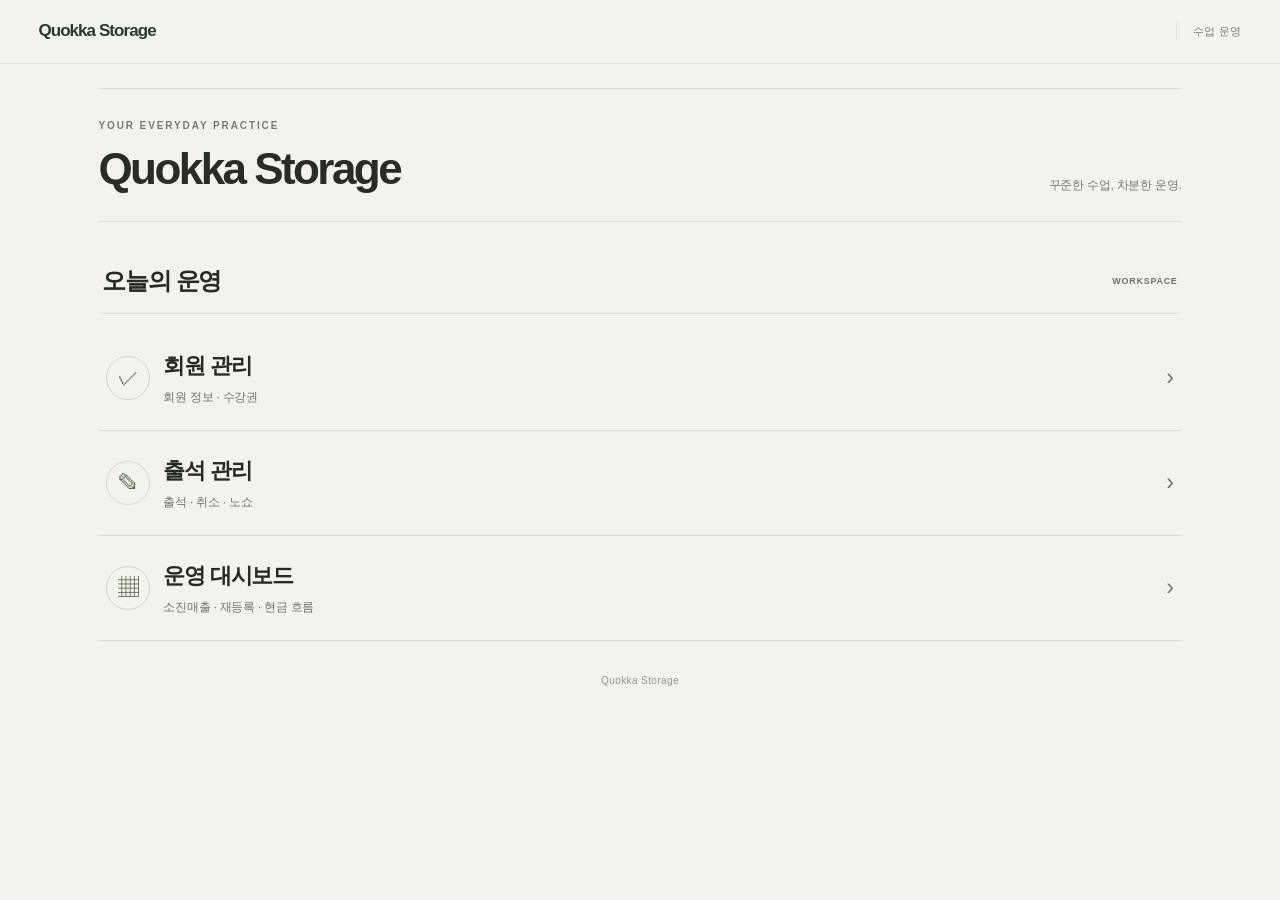
==== index.html @ eb817432 "Replace mismatched serif typography with refined Korean-first sans" ====
<!doctype html><html lang="ko"><head><meta charset="utf-8"><meta name="viewport" content="width=device-width,initial-scale=1,viewport-fit=cover"><meta name="theme-color" content="#667761"><meta name="mobile-web-app-capable" content="yes"><meta name="apple-mobile-web-app-capable" content="yes"><meta name="apple-mobile-web-app-status-bar-style" content="default"><meta name="apple-mobile-web-app-title" content="Quokka Storage"><link rel="manifest" href="./manifest.webmanifest?v=3"><link rel="apple-touch-icon" sizes="180x180" href="./icons/quokka-bear-v3-180.png?v=3"><link rel="icon" type="image/png" sizes="180x180" href="./icons/quokka-bear-v3-180.png?v=3"><title>Quokka Storage</title><style>:root{--bg:#F3F0E7;--paper:#FFFDF8;--brand:#667761;--brand2:#7D8C76;--brand3:#55654F;--ink:#233126;--muted:#6F776F;--line:#DCD6CC;--soft:#EDF2EA}*{box-sizing:border-box}body{margin:0;background:radial-gradient(circle at 50% 0,#EEF1E7 0,#F5F1E8 42%,#ECE8DE 100%);font-family:-apple-system,BlinkMacSystemFont,"Apple SD Gothic Neo","Noto Sans KR",sans-serif;color:var(--ink);min-height:100vh}a{text-decoration:none;color:inherit}.wrap{max-width:820px;margin:0 auto;padding:26px 18px 56px}.hero{background:linear-gradient(145deg,var(--brand),var(--brand2));border-radius:30px;padding:34px 22px;box-shadow:0 18px 40px rgba(59,74,56,.18);border:1px solid rgba(255,255,255,.22);text-align:center}.hero h1{margin:0;color:#FFFDF8;font-size:40px;line-height:1.05;letter-spacing:-.045em;font-weight:900}.category{margin-top:26px}.category-title{display:flex;align-items:center;justify-content:space-between;margin:0 4px 12px}.category-title h2{margin:0;font-size:22px;letter-spacing:-.03em}.category-title span{font-size:12px;color:var(--muted);font-weight:700;letter-spacing:.08em}.tabs{display:grid;gap:12px}.tab{display:flex;align-items:center;justify-content:space-between;gap:14px;background:var(--paper);border:1px solid var(--line);border-radius:22px;padding:18px;box-shadow:0 10px 26px rgba(68,79,64,.07);transition:.15s ease}.tab:hover{transform:translateY(-2px)}.tab:active{transform:scale(.99)}.tab-left{display:flex;align-items:center;gap:13px;min-width:0}.icon{width:46px;height:46px;flex:0 0 auto;border-radius:15px;background:linear-gradient(145deg,var(--brand),var(--brand3));display:grid;place-items:center;color:white;font-size:21px;font-weight:900}.tab-text b{display:block;font-size:18px;letter-spacing:-.02em}.tab-text small{display:block;margin-top:3px;color:var(--muted);font-size:12px}.arrow{font-size:25px;color:var(--brand);font-weight:800}footer{text-align:center;margin-top:24px;color:#92988F;font-size:11px}@media(max-width:560px){.wrap{padding-top:18px}.hero{padding:30px 16px;border-radius:26px}.hero h1{font-size:34px}.category-title h2{font-size:21px}.tab{padding:16px}}
/* Quokka interface · September 2026 */
:root{--bg:#f5f4ef;--paper:#fffefa;--p:#fffefa;--brand:#586b55;--b:#586b55;--brand2:#73806b;--b2:#73806b;--ink:#27332b;--i:#27332b;--muted:#6c746c;--m:#6c746c;--line:#e1e4da;--l:#e1e4da;--soft:#eff2ea;--s:#eff2ea}
body{background:#f5f4ef;color:#27332b;line-height:1.5;letter-spacing:-.015em;-webkit-font-smoothing:antialiased}
.wrap{max-width:1080px;padding:24px 24px 64px}
.home{background:transparent;border:0;padding:4px 0;margin-bottom:18px;font-size:12px;font-weight:600;color:#6c746c}
.hero{background:#e9eee2;color:#293b2e;border:1px solid #dce4d4;border-radius:22px;padding:28px 30px;box-shadow:none}
.hero small{color:#60715a;font-size:10px;letter-spacing:.16em;font-weight:700}
.hero h1{color:#293b2e;font-size:30px;letter-spacing:-.045em;line-height:1.25;font-weight:750;margin:7px 0 9px}
.hero p{color:#5e6c5c;font-size:13px;line-height:1.65;max-width:620px}
.section-nav{display:flex;gap:4px;padding:5px;margin:14px 0 20px;background:#eaece4;border-radius:13px;width:fit-content;max-width:100%}
.section-nav a{padding:9px 18px;text-decoration:none;color:#65715f;font-size:13px;font-weight:600;border-radius:9px;white-space:nowrap}
.section-nav a[aria-current="page"]{background:#fffefa;color:#344b36;box-shadow:0 1px 4px #27332b0a}
.panel{margin-top:16px;padding:22px;background:#fffefa;border:1px solid #e1e4da;border-radius:18px;box-shadow:0 2px 6px #27332b03}
h2,.titleRow h2{font-size:18px;font-weight:700;letter-spacing:-.025em}h3{font-size:15px}
.titleRow{align-items:center;flex-wrap:wrap;row-gap:6px}.titleRow small{font-size:11px}
.ownerbar,.row{font-size:13px}.ownerbar small,.row small{font-size:11px}
.summary{gap:10px;margin-top:16px}.sum,.card,.metric{border-color:#e1e4da;border-radius:14px;padding:16px;background:#fffefa;min-width:0}
.sum small,.card small,.metric small{font-size:11px;font-weight:500;color:#6c746c}
.sum b,.card b,.metric b{font-size:23px;font-weight:650;letter-spacing:-.035em;font-variant-numeric:tabular-nums;overflow-wrap:anywhere}
.forecast,.cash,.metrics{gap:10px}.forecast .heroCard{background:#eaf0e3;border-color:#dce5d4}
.hint{font-size:11px;line-height:1.6;color:#737b71}
.members{gap:12px}.member,.item,.chartBox{background:#fffefa;border:1px solid #e5e7df;border-radius:14px;box-shadow:none;padding:16px}
.memberTop,.itemTop{gap:12px}.name{font-size:16px;font-weight:700;letter-spacing:-.025em}.meta{font-size:12px;line-height:1.65}
.pass{background:#f5f6f0;border:0;border-radius:10px;padding:12px;margin-top:12px}.remain{color:#50674b;font-size:14px}
.badge{border-radius:7px;padding:4px 7px;font-size:10px;font-weight:600;align-self:flex-start;white-space:nowrap}
.stat{background:transparent;padding:2px 0;font-size:11px}.stats{gap:4px 12px;margin-top:12px}
.memberBtns{margin-top:14px;gap:8px}.list{gap:9px}
.btn{min-height:42px;border-radius:10px;padding:10px 14px;font-size:13px;font-weight:600;transition:background .15s,box-shadow .15s}
.primary,.pri{background:#586b55;color:#fffefa}.secondary,.sec{background:#f7f8f3;border:1px solid #e0e5d8;color:#52634d}
button:disabled{opacity:.55;cursor:wait}
input,select,textarea{accent-color:#586b55;color:#27332b}
.field input,.field select,.field textarea,.toolbar input,.toolbar select{border:1px solid #dde2d5;border-radius:10px;background:#fffefa;padding:11px 12px;min-height:44px}
input:focus,select:focus,textarea:focus{outline:2px solid #a7b89a;outline-offset:1px;border-color:#8c9f80}
button:focus-visible,a:focus-visible{outline:2px solid #718765;outline-offset:3px}
.toolbar{gap:8px}.toolbar select{min-width:120px}.field label{font-size:12px;font-weight:600}
.sheet{border-radius:22px 22px 16px 16px;padding:24px;background:#fffefa;box-shadow:0 18px 60px #1f302a24}
.modal{background:#1d2c245c;backdrop-filter:blur(4px)}
.paceCount{background:#f2f4ed;border-radius:10px}.paceCount b{font-weight:650}
.progress{height:5px;background:#e9ece2}.progress span{background:#7d906e}
.monthTitle{font-size:19px;font-weight:650}.monthbar{margin:20px 0 4px}.nav button{min-height:40px}
#auth,#authPanel,#claimPanel{max-width:480px;margin:24px auto}
@media(hover:hover){.btn:hover{filter:brightness(.97)}.section-nav a:hover{background:#f6f7f1}.member:hover{border-color:#c9d3c0}}
@media(max-width:720px){
.wrap{padding:16px 14px 40px}.hero{padding:23px 20px;border-radius:18px}.hero h1{font-size:26px}.hero p{font-size:12px}
.home{margin-bottom:14px}.panel{padding:16px;border-radius:16px;margin-top:12px}
.section-nav{display:flex;width:100%;margin:12px 0 16px}.section-nav a{flex:1;text-align:center;padding:9px 5px;font-size:12px}
.sum,.card,.metric{padding:13px}.sum b,.card b,.metric b{font-size:21px}.members{gap:10px}.member,.item{padding:14px}
.titleRow h2,h2{font-size:17px}.sheet{padding:20px 16px;max-height:92dvh}
.field input,.field select,.field textarea,.toolbar input,.toolbar select{font-size:16px}
.summary{gap:8px}.forecast,.cash,.metrics{gap:8px}.ownerbar,.row{gap:8px}
}
@media(prefers-reduced-motion:reduce){*{transition:none!important;scroll-behavior:auto!important}}
.wrap{max-width:760px;padding-top:48px}.hero{text-align:left;padding:38px 32px}.hero h1{font-size:38px;margin:12px 0}.hero p{margin:0}.tabs{gap:10px}.tab{border-radius:16px;padding:22px;background:#fffefa;box-shadow:none;border-color:#e1e4da}.tab-text b{font-size:17px;font-weight:650}.tab-text small{font-size:12px;margin-top:5px}.icon{background:#eef2e7;color:#586b55;border-radius:12px;width:44px;height:44px;font-weight:500}.arrow{font-size:22px;font-weight:400;color:#819077}.category-title h2{font-size:18px;font-weight:650}.category-title span{font-size:10px}footer{margin-top:32px;letter-spacing:.12em;font-size:10px}@media(max-width:560px){.wrap{padding-top:24px}.hero{padding:28px 23px}.hero h1{font-size:32px}.tab{padding:19px 17px}}
.ownerbar>.btn,.row>.btn{flex-shrink:0;white-space:nowrap}.memberTop>div,.itemTop>div{min-width:0}.monthbar .nav{flex-shrink:0}
/* Consistent application shell */
body{background:#f5f6f3}
.app-header{height:64px;display:flex;align-items:center;justify-content:space-between;gap:20px;padding:0 max(24px,calc((100vw - 1032px)/2));background:#fffefa;border-bottom:1px solid #e2e6dd}
.brand-lockup{display:inline-flex;align-items:center;gap:11px;text-decoration:none;color:#263c2c;white-space:nowrap}

.brand-name{font-size:14px;font-weight:700;letter-spacing:-.025em}.workspace-label{font-size:11px;color:#74806e;border-left:1px solid #dce2d5;padding-left:16px;letter-spacing:.03em}
.wrap{padding-top:28px}.home{display:none}
.hero{background:transparent;border:0;border-radius:0;padding:0 0 22px;box-shadow:none}
.hero small{font-size:9px;letter-spacing:.15em;color:#87917f}
.hero h1{font-size:28px;line-height:1.25;margin:8px 0;color:#25372a;font-weight:720}
.hero p{font-size:12px;color:#75806e}
.section-nav{background:transparent;border-radius:0;padding:0;margin:0 0 18px;width:100%;gap:24px;border-bottom:1px solid #dfe5d8}
.section-nav a{border-radius:0;padding:11px 0 12px;font-size:13px;color:#75806f;position:relative}
.section-nav a[aria-current="page"]{background:transparent;box-shadow:none;color:#354e36}
.section-nav a[aria-current="page"]:after{content:"";height:2px;position:absolute;bottom:-1px;left:0;right:0;background:#586b55;border-radius:2px}
.data-toolbar{display:flex;align-items:center;justify-content:space-between;gap:12px;min-height:38px;margin:0 0 12px}
.data-status{font-size:11px;color:#7a8475;line-height:1.5;display:flex;align-items:center;gap:6px}
.data-status:before{content:"";width:5px;height:5px;background:#a1b38e;border-radius:50%;flex-shrink:0}
.data-status[data-state="error"]{color:#9a4b45}.data-status[data-state="error"]:before{background:#ba6862}
.toolbar-actions{display:flex;gap:6px;flex-shrink:0}.toolbar-actions .btn{font-size:11px;min-height:32px;padding:6px 10px;border-radius:7px;white-space:nowrap}
.toolbar-actions .logout-action{background:transparent;border-color:transparent;color:#7c8576}
.panel{border-radius:12px;padding:20px;box-shadow:none;border-color:#e1e5da}
.summary{margin-top:10px}.sum,.card,.metric{border-radius:10px;padding:16px}
.sum b,.card b,.metric b{font-size:25px;line-height:1.25;font-weight:620;letter-spacing:-.04em;margin-top:8px}
.sum small,.card small,.metric small{font-size:11px;letter-spacing:0;color:#707b68}
.titleRow h2,h2{font-size:16px;font-weight:680}.titleRow small{font-size:10px}
.member,.item{border-radius:10px}.memberBtns .passBtn{background:#eff3e9;border:1px solid #dce5d1;color:#516546}
.badge{border:1px solid #e0e7d7;padding:3px 7px;border-radius:5px}
.primary,.pri{box-shadow:0 1px 2px #253c2510}.btn{border-radius:8px}
.forecast{grid-template-columns:repeat(3,minmax(0,1fr))}.forecast .heroCard{background:#edf3e6;border-color:#d5dfc9}
.forecast .heroCard b{color:#3d5837}.monthbar{margin:10px 0 14px}.monthTitle{font-size:16px}
.monthbar .nav{background:#fffefa;border:1px solid #e0e5d8;border-radius:8px;gap:0;padding:2px}.monthbar .nav .btn{background:transparent;border:0;min-height:30px;height:30px;padding:4px 12px;font-size:12px}
.name{font-size:15px}.memberTop,.itemTop{align-items:flex-start}.memberBtns .btn{font-size:12px}
.list .item{border:0;border-bottom:1px solid #e9ece4;border-radius:0;padding:14px 0}.list .item:last-child{border-bottom:0}
.rank{background:#f2f5ed;border:1px solid #e4e9dc;border-radius:7px}
.field input,.field select,.field textarea,.toolbar input,.toolbar select{border-radius:8px}
@media(hover:hover){.section-nav a:hover{background:transparent;color:#354e36}.toolbar-actions .btn:hover{background:#edf2e6}}
@media(max-width:720px){
.app-header{height:56px;padding:0 16px}.brand-name{font-size:13px}.workspace-label{font-size:10px;padding-left:10px}
.wrap{padding-top:22px}.hero{padding:0 2px 18px}.hero h1{font-size:25px}.hero p{font-size:12px}
.section-nav{gap:20px;margin:0 0 12px}.section-nav a{flex:0 1 auto;font-size:12px;padding:10px 0}
.data-toolbar{gap:8px}.data-status{font-size:10px}.toolbar-actions{gap:2px}
.panel{padding:16px;border-radius:11px}.sum,.card,.metric{padding:13px}.sum b,.card b,.metric b{font-size:22px}
.forecast{grid-template-columns:repeat(2,minmax(0,1fr))}.forecast>.card:last-child{grid-column:1/-1;display:grid;grid-template-columns:1fr auto;align-items:center;gap:0 10px}.forecast>.card:last-child b{margin:0}.forecast>.card:last-child .hint{grid-column:1/-1}
.monthbar{align-items:center;gap:8px}.monthTitle{font-size:15px}.monthbar .nav .btn{padding:4px 9px}
}
.hero{padding:16px 0 26px}.hero h1{font-size:32px}.wrap{max-width:760px}.category{margin-top:16px}.tab{border-radius:12px}.tab:hover{transform:none;border-color:#bdcbb1}.category-title h2{font-size:15px}.category-title span{font-size:9px}.hero h1{letter-spacing:-.045em}/* Quokka Design System 2026.10 · visual only */
:root{--q-ink:#25362d;--q-brand:#607660;--q-soft:#e9ede5;--q-bg:#f7f8f5;--q-border:#e1e6dd;--q-muted:#69766b}
body{background:var(--q-bg)!important;color:var(--q-ink);letter-spacing:-.018em;-webkit-font-smoothing:antialiased}
.wrap{max-width:1140px;margin:auto}
.app-header{background:rgba(250,251,248,.96);backdrop-filter:blur(14px);-webkit-backdrop-filter:blur(14px)}
.hero{background:linear-gradient(120deg,#e9efe7,#f3f5ef)!important;color:var(--q-ink)!important;border:1px solid var(--q-border)!important;box-shadow:none!important;padding:22px 26px!important;border-radius:19px!important}
.hero h1{color:var(--q-ink)!important;font-size:clamp(24px,3vw,31px)!important;letter-spacing:-.045em}
.hero p,.hero small{color:#637361!important}
.panel{border:1px solid var(--q-border)!important;border-radius:17px!important;box-shadow:0 2px 14px rgba(38,54,42,.025)!important;background:#fffefa!important}
.panel h2,.titleRow h2{font-size:clamp(16px,2vw,20px)!important;letter-spacing:-.035em}
.card,.metric,.sum,.paceCount,.extraTile{border-radius:13px!important;box-shadow:none!important}
.card b,.metric b,.sum b,.extraTile b{font-variant-numeric:tabular-nums;letter-spacing:-.035em;overflow-wrap:anywhere}
.btn,button{transition:background .16s ease,border-color .16s ease,transform .16s ease}
button:focus-visible,a:focus-visible,input:focus-visible,select:focus-visible{outline:3px solid #a4bba4!important;outline-offset:2px}
input,select,textarea{max-width:100%;min-width:0}
.item,.member,.hist{box-shadow:none!important}
.section-nav{max-width:100%;overflow-x:auto;scrollbar-width:none}
.section-nav::-webkit-scrollbar{display:none}
@media(max-width:640px){.wrap{padding:12px 12px 88px!important}.hero{padding:18px 19px!important;border-radius:16px!important}.panel{padding:15px!important;margin-top:11px!important}.section-nav{margin:11px 0 14px!important;width:100%;justify-content:space-between}.section-nav a{flex:1;text-align:center;padding:10px 5px!important;font-size:12px!important}.card,.metric,.sum{padding:12px!important}.card b,.metric b,.sum b{font-size:clamp(17px,4.8vw,23px)!important}.titleRow{gap:8px}.titleRow small{font-size:10px!important}.hero p{font-size:12px!important}}
@media(prefers-reduced-motion:reduce){*,*::before,*::after{scroll-behavior:auto!important;transition:none!important;animation:none!important}}
/* Editorial minimal refinement · Quokka October 2026 */
:root{--q-ink:#292c26;--q-brand:#454f3d;--q-soft:#efeee8;--q-bg:#f5f3ed;--q-border:#dddcd3;--q-muted:#77776e;--p:#fbfaf6;--b:#535f4d;--b2:#6c7664;--i:#292c26;--m:#77776e;--l:#deddd4;--s:#efeee8}
body{background:#f5f3ed!important;color:#292c26!important;font-family:-apple-system,BlinkMacSystemFont,"Apple SD Gothic Neo","Noto Sans KR",sans-serif!important;letter-spacing:-.022em}
.wrap{max-width:1100px!important}
.app-header{background:#f5f3ed!important;border-bottom:1px solid #e2e0d7!important;box-shadow:none!important}
.brand-name{letter-spacing:-.035em!important}
.hero{background:#eeede6!important;border:0!important;border-bottom:1px solid #d9d8ce!important;border-radius:2px!important;padding:24px 25px!important}
.hero small{letter-spacing:.18em!important;color:#777b6e!important}
.hero h1{font-size:clamp(24px,2.8vw,31px)!important;font-weight:680!important;letter-spacing:-.05em!important}
.hero p{color:#75766b!important}
.panel{background:#fbfaf6!important;border:1px solid #e3e1d9!important;border-radius:5px!important;padding:21px 23px!important;box-shadow:none!important}
.card,.metric,.sum,.paceCount,.extraTile{background:#f3f2ec!important;border:1px solid #e6e4db!important;border-radius:4px!important;box-shadow:none!important}
.card.warn,.card.danger{background:#f1eee6!important}
.item,.member,.hist,.pass{border-radius:3px!important}
.titleRow h2,.panel h2{font-weight:680!important;letter-spacing:-.042em!important}
.section-nav{background:transparent!important;border-bottom:1px solid #dcdad1!important;border-radius:0!important;padding:0!important;gap:20px!important}
.section-nav a{background:transparent!important;border-radius:0!important;padding:11px 1px!important;color:#77796f!important}
.section-nav a[aria-current="page"]{color:#313b30!important;border-bottom:2px solid #4c5948!important}
.q-ops-tabs{position:sticky!important;background:rgba(245,243,237,.97)!important;border:0!important;border-bottom:1px solid #d7d7cc!important;border-radius:0!important;box-shadow:none!important;gap:16px!important;padding:4px 0!important}
.q-ops-tabs button{border-radius:0!important;font-weight:600!important;padding:10px 5px!important;color:#74766b!important}
.q-ops-tabs button[aria-selected="true"]{background:transparent!important;color:#303a2e!important;box-shadow:inset 0 -2px 0 #3d4c3b!important}
.btn,.primary,.pri{border-radius:4px!important}
input,select,textarea{border-radius:4px!important;background:#fcfbf8!important;border-color:#d9d8cf!important}
.badge{border-radius:3px!important;font-weight:650!important}
.summary,.forecast,.cash,.metrics,.extraGrid{gap:8px!important}
.itemTop{gap:8px}
.name{font-weight:700!important}
#app>.panel .item{padding:11px 2px!important}
.q-dashboard-lead{margin:13px 0 0!important}
.q-dashboard-lead strong{font-weight:680!important}
@media(max-width:640px){.wrap{padding:10px 12px 80px!important}.hero{padding:17px 16px!important}.panel{padding:15px!important;margin-top:9px!important}.section-nav{gap:7px!important}.section-nav a{font-size:11px!important;padding:10px 1px!important}.q-ops-tabs{gap:8px!important}.q-ops-tabs button{padding:10px 5px!important}.card,.metric,.sum,.extraTile{padding:11px!important}.panel h2{font-size:17px!important}.hero h1{font-size:25px!important}}
/* Editorial Layout v3 */
:root{--ed-rule:#dadbd1;--ed-ink:#252a23}
body{background:#f3f2ed!important;color:var(--ed-ink)!important;font-size:14px!important;line-height:1.56!important;letter-spacing:-.018em!important}
.wrap{max-width:1160px!important;padding:24px clamp(15px,3vw,42px) 84px!important}
.app-header{min-height:60px!important;padding-inline:clamp(16px,3vw,42px)!important}
.brand-name{font-family:Georgia,"Times New Roman",serif!important;font-size:20px!important;font-weight:500!important}
.hero{display:grid!important;grid-template-columns:minmax(0,1fr) minmax(160px,34%)!important;grid-template-areas:"eyebrow eyebrow" "title subtitle"!important;align-items:end!important;gap:8px 22px!important;background:transparent!important;border:0!important;border-top:1px solid var(--ed-rule)!important;border-bottom:1px solid var(--ed-rule)!important;padding:29px 0 26px!important;border-radius:0!important}
.hero small{grid-area:eyebrow!important;font-size:10px!important;letter-spacing:.19em!important}
.hero h1{grid-area:title!important;font-family:Georgia,"Noto Serif KR",serif!important;font-size:clamp(31px,4.4vw,52px)!important;font-weight:500!important;line-height:1.13!important;margin:0!important}
.hero p{grid-area:subtitle!important;font-size:12px!important;line-height:1.7!important;text-align:right!important;margin:0!important}
.panel{background:#faf9f5!important;padding:clamp(18px,2.5vw,30px)!important;border:1px solid var(--ed-rule)!important;border-radius:0!important;margin-top:14px!important}
.panel h2,.titleRow h2{font-family:Georgia,"Noto Serif KR","Apple SD Gothic Neo",serif!important;font-size:clamp(19px,2.25vw,26px)!important;font-weight:500!important;line-height:1.32!important}
.card,.metric,.sum,.paceCount,.extraTile{padding:17px!important;background:transparent!important;border:0!important;border-top:1px solid var(--ed-rule)!important;border-radius:0!important}
.card b,.metric b,.sum b,.extraTile b{font-size:clamp(21px,2.65vw,31px)!important;font-weight:600!important;letter-spacing:-.055em!important;font-variant-numeric:tabular-nums!important}
.summary,.forecast,.cash,.metrics,.extraGrid{gap:8px 16px!important}
#app>.summary .card:first-child,#app>.summary .card:nth-child(3){background:transparent!important;border-color:var(--ed-rule)!important}
.item,.member,.hist{background:transparent!important;border:0!important;border-bottom:1px solid var(--ed-rule)!important;border-radius:0!important;padding:15px 2px!important}
.name{font-size:15px!important;font-weight:650!important}
.badge{border-radius:2px!important;font-size:10px!important}
.q-ops-tabs{margin:6px 0 17px!important}
.q-dashboard-lead strong{font-family:Georgia,"Noto Serif KR",serif!important;font-size:18px!important;font-weight:500!important}
.chartBox{border:0!important;border-top:1px solid var(--ed-rule)!important;border-radius:0!important;background:transparent!important}
@media(max-width:700px){.wrap{padding:10px 15px 85px!important}.hero{grid-template-columns:1fr!important;grid-template-areas:"eyebrow" "title" "subtitle"!important;padding:20px 0 19px!important}.hero h1{font-size:34px!important}.hero p{text-align:left!important}.panel{padding:17px 16px!important;margin-top:10px!important}.panel h2{font-size:20px!important}.card,.metric,.sum,.paceCount,.extraTile{padding:13px 8px!important}.card b,.metric b,.sum b,.extraTile b{font-size:clamp(18px,5.2vw,25px)!important}.item,.member,.hist{padding:12px 1px!important}.summary,.forecast,.cash,.metrics,.extraGrid{gap:7px 11px!important}}
.category{margin-top:40px!important}.category-title{border-bottom:1px solid #d6d8cf!important;padding-bottom:13px!important}.category-title h2{font-family:Georgia,"Noto Serif KR",serif!important;font-size:24px!important;font-weight:500!important}.tabs{display:block!important;margin-top:0!important}.tab{display:flex!important;align-items:center!important;justify-content:space-between!important;background:transparent!important;border:0!important;border-bottom:1px solid #d9dad2!important;border-radius:0!important;box-shadow:none!important;padding:23px 8px!important;min-height:85px!important}.tab:hover{background:#ecece5!important}.tab .icon{background:transparent!important;border:1px solid #d2d6cc!important;border-radius:50%!important}.tab-text b{font-family:Georgia,"Noto Serif KR",serif!important;font-size:22px!important;font-weight:500!important}.tab-text small{font-size:12px!important}.tab .arrow{font-size:23px!important;color:#6c776c!important}@media(max-width:700px){.category{margin-top:28px!important}.tab{padding:18px 3px!important;min-height:76px!important}.tab-text b{font-size:19px!important}}/* Typography correction v4: consistent Korean-first modern sans */
:root{--quokka-font:-apple-system,BlinkMacSystemFont,"Apple SD Gothic Neo","Pretendard","Noto Sans KR","Malgun Gothic",sans-serif}
html,body,button,input,select,textarea{font-family:var(--quokka-font)!important}
.brand-name,.hero h1,.panel h2,.titleRow h2,.category-title h2,.tab-text b,.q-dashboard-lead strong,footer{font-family:var(--quokka-font)!important}
.brand-name{font-size:17px!important;font-weight:750!important;letter-spacing:-.055em!important}
.hero h1{font-size:clamp(29px,4.1vw,44px)!important;font-weight:750!important;letter-spacing:-.058em!important;line-height:1.22!important}
.panel h2,.titleRow h2{font-weight:700!important;letter-spacing:-.05em!important}
.category-title h2{font-weight:720!important;letter-spacing:-.055em!important}
.tab-text b{font-weight:700!important;letter-spacing:-.055em!important}
.q-dashboard-lead strong{font-weight:700!important}
footer{font-weight:450!important;letter-spacing:.04em!important}
@media(max-width:700px){.hero h1{font-size:32px!important}.brand-name{font-size:17px!important}.tab-text b{font-size:19px!important}}
</style></head><body><header class="app-header"><a class="brand-lockup" href="./" aria-label="Quokka Storage 홈"><span class="brand-name">Quokka Storage</span></a><span class="workspace-label">수업 운영</span></header><main class="wrap"><section class="hero"><small>YOUR EVERYDAY PRACTICE</small><h1>Quokka Storage</h1><p>꾸준한 수업, 차분한 운영.</p></section><section class="category"><div class="category-title"><h2>오늘의 운영</h2><span>WORKSPACE</span></div><div class="tabs"><a class="tab" href="./member-session-manager/"><div class="tab-left"><div class="icon">✓</div><div class="tab-text"><b>회원 관리</b><small>회원 정보 · 수강권</small></div></div><div class="arrow">›</div></a><a class="tab" href="./attendance-manager/"><div class="tab-left"><div class="icon">✎</div><div class="tab-text"><b>출석 관리</b><small>출석 · 취소 · 노쇼</small></div></div><div class="arrow">›</div></a><a class="tab" href="./operations-dashboard/"><div class="tab-left"><div class="icon">▦</div><div class="tab-text"><b>운영 대시보드</b><small>소진매출 · 재등록 · 현금 흐름</small></div></div><div class="arrow">›</div></a></div></section><footer>Quokka Storage</footer></main><script>if('serviceWorker'in navigator){window.addEventListener('load',()=>navigator.serviceWorker.register('./sw.js',{scope:'./'}).catch(()=>{}));}</script></body></html>
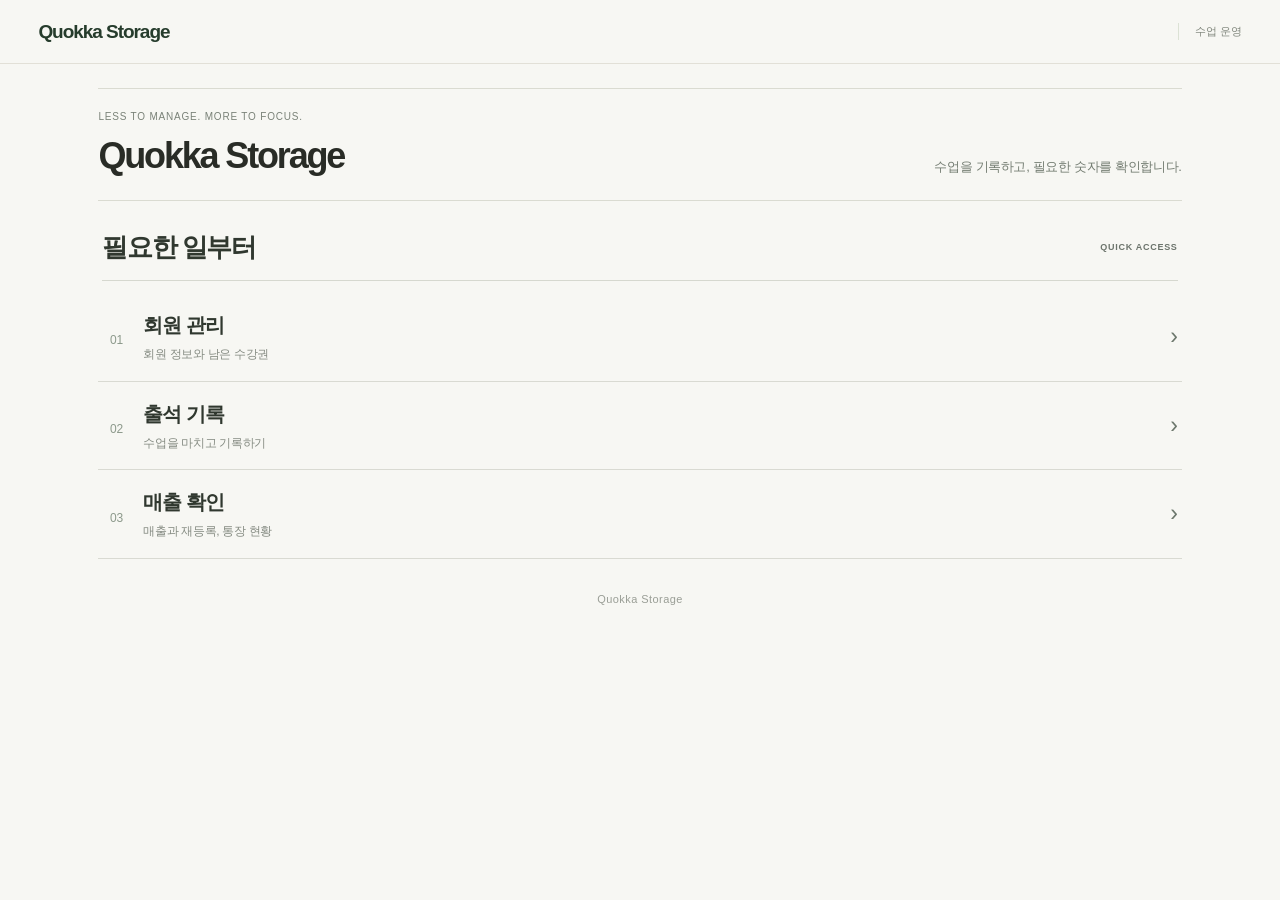
==== commit e6def7ea: "Clarify Korean UX copy and refine understated typography" ====
--- a/index.html
+++ b/index.html
@@ -185,4 +185,31 @@
 .q-dashboard-lead strong{font-weight:700!important}
 footer{font-weight:450!important;letter-spacing:.04em!important}
 @media(max-width:700px){.hero h1{font-size:32px!important}.brand-name{font-size:17px!important}.tab-text b{font-size:19px!important}}
-</style></head><body><header class="app-header"><a class="brand-lockup" href="./" aria-label="Quokka Storage 홈"><span class="brand-name">Quokka Storage</span></a><span class="workspace-label">수업 운영</span></header><main class="wrap"><section class="hero"><small>YOUR EVERYDAY PRACTICE</small><h1>Quokka Storage</h1><p>꾸준한 수업, 차분한 운영.</p></section><section class="category"><div class="category-title"><h2>오늘의 운영</h2><span>WORKSPACE</span></div><div class="tabs"><a class="tab" href="./member-session-manager/"><div class="tab-left"><div class="icon">✓</div><div class="tab-text"><b>회원 관리</b><small>회원 정보 · 수강권</small></div></div><div class="arrow">›</div></a><a class="tab" href="./attendance-manager/"><div class="tab-left"><div class="icon">✎</div><div class="tab-text"><b>출석 관리</b><small>출석 · 취소 · 노쇼</small></div></div><div class="arrow">›</div></a><a class="tab" href="./operations-dashboard/"><div class="tab-left"><div class="icon">▦</div><div class="tab-text"><b>운영 대시보드</b><small>소진매출 · 재등록 · 현금 흐름</small></div></div><div class="arrow">›</div></a></div></section><footer>Quokka Storage</footer></main><script>if('serviceWorker'in navigator){window.addEventListener('load',()=>navigator.serviceWorker.register('./sw.js',{scope:'./'}).catch(()=>{}));}</script></body></html>+/* Quokka Quiet Clarity · final typography and hierarchy */
+:root{--qfont:-apple-system,BlinkMacSystemFont,"Apple SD Gothic Neo","Noto Sans KR","Malgun Gothic",sans-serif}
+html,body,button,input,select,textarea{font-family:var(--qfont)!important}
+body{font-weight:400!important;letter-spacing:-.025em!important;color:#30382f!important;background:#f7f7f3!important}
+.app-header{background:#f7f7f3!important}
+.brand-name{font-family:var(--qfont)!important;font-size:clamp(15px,2.2vw,19px)!important;font-weight:600!important;letter-spacing:-.055em!important}
+.workspace-label{font-size:11px!important;letter-spacing:0!important;color:#81877d!important}
+.hero{padding:20px 0 22px!important}
+.hero small{font-family:var(--qfont)!important;font-size:10px!important;letter-spacing:.08em!important;font-weight:500!important;color:#7a8278!important}
+.hero h1{font-family:var(--qfont)!important;font-size:clamp(26px,3.3vw,36px)!important;font-weight:600!important;letter-spacing:-.06em!important;line-height:1.25!important}
+.hero p{font-family:var(--qfont)!important;font-size:13px!important;color:#737c71!important}
+.category-title h2,.panel h2,.titleRow h2,.q-dashboard-lead strong{font-family:var(--qfont)!important;font-weight:600!important;letter-spacing:-.055em!important}
+.category-title h2{font-size:clamp(20px,2.8vw,26px)!important}
+.panel h2,.titleRow h2{font-size:clamp(17px,2.2vw,21px)!important}
+.tab-text b{font-family:var(--qfont)!important;font-size:clamp(17px,2vw,20px)!important;font-weight:600!important;letter-spacing:-.055em!important}
+.tab-text small{font-size:12px!important;line-height:1.45!important;color:#858b82!important}
+.tab{min-height:75px!important;padding:17px 4px!important}
+.tab .icon{border:0!important;width:28px!important;height:28px!important;border-radius:0!important;background:transparent!important;font-size:0!important;color:#8c998b!important}
+.tab:nth-child(1) .icon::after{content:"01";font:500 12px var(--qfont)}
+.tab:nth-child(2) .icon::after{content:"02";font:500 12px var(--qfont)}
+.tab:nth-child(3) .icon::after{content:"03";font:500 12px var(--qfont)}
+.tab-left{gap:13px!important}
+.card b,.metric b,.sum b,.extraTile b{font-weight:600!important;letter-spacing:-.055em!important}
+.name{font-weight:600!important}
+.category{margin-top:26px!important}
+footer{font-family:var(--qfont)!important;font-size:11px!important;color:#9a9e96!important}
+@media(max-width:700px){.hero h1{font-size:28px!important}.hero{padding:16px 0 19px!important}.hero p{font-size:12px!important}.tab{min-height:71px!important;padding:15px 3px!important}.tab-text b{font-size:18px!important}.category-title h2{font-size:21px!important}.panel h2,.titleRow h2{font-size:18px!important}}
+</style></head><body><header class="app-header"><a class="brand-lockup" href="./" aria-label="Quokka Storage 홈"><span class="brand-name">Quokka Storage</span></a><span class="workspace-label">수업 운영</span></header><main class="wrap"><section class="hero"><small>LESS TO MANAGE. MORE TO FOCUS.</small><h1>Quokka Storage</h1><p>수업을 기록하고, 필요한 숫자를 확인합니다.</p></section><section class="category"><div class="category-title"><h2>필요한 일부터</h2><span>QUICK ACCESS</span></div><div class="tabs"><a class="tab" href="./member-session-manager/"><div class="tab-left"><div class="icon">✓</div><div class="tab-text"><b>회원 관리</b><small>회원 정보와 남은 수강권</small></div></div><div class="arrow">›</div></a><a class="tab" href="./attendance-manager/"><div class="tab-left"><div class="icon">✎</div><div class="tab-text"><b>출석 기록</b><small>수업을 마치고 기록하기</small></div></div><div class="arrow">›</div></a><a class="tab" href="./operations-dashboard/"><div class="tab-left"><div class="icon">▦</div><div class="tab-text"><b>매출 확인</b><small>매출과 재등록, 통장 현황</small></div></div><div class="arrow">›</div></a></div></section><footer>Quokka Storage</footer></main><script>if('serviceWorker'in navigator){window.addEventListener('load',()=>navigator.serviceWorker.register('./sw.js',{scope:'./'}).catch(()=>{}));}</script></body></html>
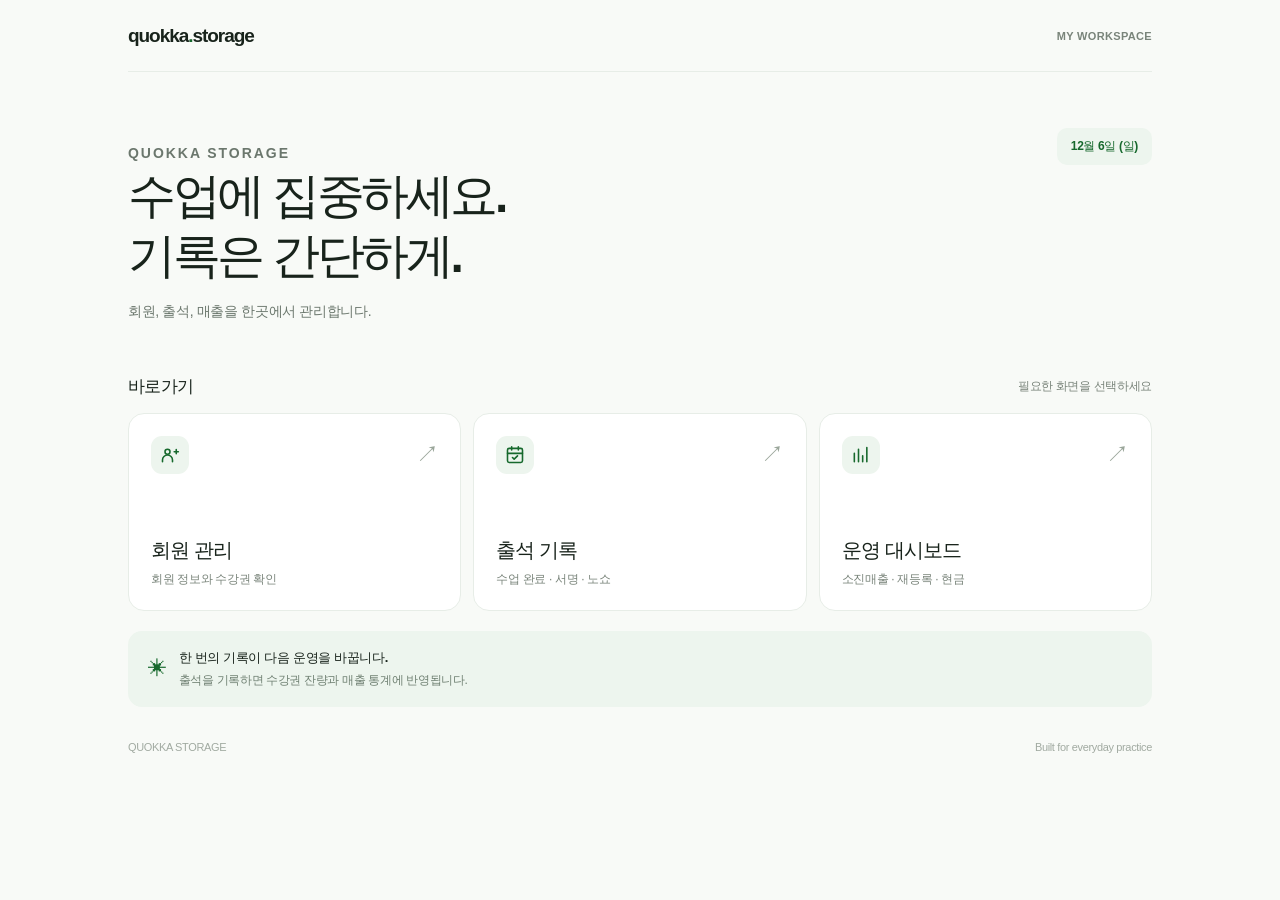
==== commit 83713288: "Rebuild Quokka home from scratch as a modern mobile workspace" ====
--- a/index.html
+++ b/index.html
@@ -1,215 +1,34 @@
-<!doctype html><html lang="ko"><head><meta charset="utf-8"><meta name="viewport" content="width=device-width,initial-scale=1,viewport-fit=cover"><meta name="theme-color" content="#667761"><meta name="mobile-web-app-capable" content="yes"><meta name="apple-mobile-web-app-capable" content="yes"><meta name="apple-mobile-web-app-status-bar-style" content="default"><meta name="apple-mobile-web-app-title" content="Quokka Storage"><link rel="manifest" href="./manifest.webmanifest?v=3"><link rel="apple-touch-icon" sizes="180x180" href="./icons/quokka-bear-v3-180.png?v=3"><link rel="icon" type="image/png" sizes="180x180" href="./icons/quokka-bear-v3-180.png?v=3"><title>Quokka Storage</title><style>:root{--bg:#F3F0E7;--paper:#FFFDF8;--brand:#667761;--brand2:#7D8C76;--brand3:#55654F;--ink:#233126;--muted:#6F776F;--line:#DCD6CC;--soft:#EDF2EA}*{box-sizing:border-box}body{margin:0;background:radial-gradient(circle at 50% 0,#EEF1E7 0,#F5F1E8 42%,#ECE8DE 100%);font-family:-apple-system,BlinkMacSystemFont,"Apple SD Gothic Neo","Noto Sans KR",sans-serif;color:var(--ink);min-height:100vh}a{text-decoration:none;color:inherit}.wrap{max-width:820px;margin:0 auto;padding:26px 18px 56px}.hero{background:linear-gradient(145deg,var(--brand),var(--brand2));border-radius:30px;padding:34px 22px;box-shadow:0 18px 40px rgba(59,74,56,.18);border:1px solid rgba(255,255,255,.22);text-align:center}.hero h1{margin:0;color:#FFFDF8;font-size:40px;line-height:1.05;letter-spacing:-.045em;font-weight:900}.category{margin-top:26px}.category-title{display:flex;align-items:center;justify-content:space-between;margin:0 4px 12px}.category-title h2{margin:0;font-size:22px;letter-spacing:-.03em}.category-title span{font-size:12px;color:var(--muted);font-weight:700;letter-spacing:.08em}.tabs{display:grid;gap:12px}.tab{display:flex;align-items:center;justify-content:space-between;gap:14px;background:var(--paper);border:1px solid var(--line);border-radius:22px;padding:18px;box-shadow:0 10px 26px rgba(68,79,64,.07);transition:.15s ease}.tab:hover{transform:translateY(-2px)}.tab:active{transform:scale(.99)}.tab-left{display:flex;align-items:center;gap:13px;min-width:0}.icon{width:46px;height:46px;flex:0 0 auto;border-radius:15px;background:linear-gradient(145deg,var(--brand),var(--brand3));display:grid;place-items:center;color:white;font-size:21px;font-weight:900}.tab-text b{display:block;font-size:18px;letter-spacing:-.02em}.tab-text small{display:block;margin-top:3px;color:var(--muted);font-size:12px}.arrow{font-size:25px;color:var(--brand);font-weight:800}footer{text-align:center;margin-top:24px;color:#92988F;font-size:11px}@media(max-width:560px){.wrap{padding-top:18px}.hero{padding:30px 16px;border-radius:26px}.hero h1{font-size:34px}.category-title h2{font-size:21px}.tab{padding:16px}}
-/* Quokka interface · September 2026 */
-:root{--bg:#f5f4ef;--paper:#fffefa;--p:#fffefa;--brand:#586b55;--b:#586b55;--brand2:#73806b;--b2:#73806b;--ink:#27332b;--i:#27332b;--muted:#6c746c;--m:#6c746c;--line:#e1e4da;--l:#e1e4da;--soft:#eff2ea;--s:#eff2ea}
-body{background:#f5f4ef;color:#27332b;line-height:1.5;letter-spacing:-.015em;-webkit-font-smoothing:antialiased}
-.wrap{max-width:1080px;padding:24px 24px 64px}
-.home{background:transparent;border:0;padding:4px 0;margin-bottom:18px;font-size:12px;font-weight:600;color:#6c746c}
-.hero{background:#e9eee2;color:#293b2e;border:1px solid #dce4d4;border-radius:22px;padding:28px 30px;box-shadow:none}
-.hero small{color:#60715a;font-size:10px;letter-spacing:.16em;font-weight:700}
-.hero h1{color:#293b2e;font-size:30px;letter-spacing:-.045em;line-height:1.25;font-weight:750;margin:7px 0 9px}
-.hero p{color:#5e6c5c;font-size:13px;line-height:1.65;max-width:620px}
-.section-nav{display:flex;gap:4px;padding:5px;margin:14px 0 20px;background:#eaece4;border-radius:13px;width:fit-content;max-width:100%}
-.section-nav a{padding:9px 18px;text-decoration:none;color:#65715f;font-size:13px;font-weight:600;border-radius:9px;white-space:nowrap}
-.section-nav a[aria-current="page"]{background:#fffefa;color:#344b36;box-shadow:0 1px 4px #27332b0a}
-.panel{margin-top:16px;padding:22px;background:#fffefa;border:1px solid #e1e4da;border-radius:18px;box-shadow:0 2px 6px #27332b03}
-h2,.titleRow h2{font-size:18px;font-weight:700;letter-spacing:-.025em}h3{font-size:15px}
-.titleRow{align-items:center;flex-wrap:wrap;row-gap:6px}.titleRow small{font-size:11px}
-.ownerbar,.row{font-size:13px}.ownerbar small,.row small{font-size:11px}
-.summary{gap:10px;margin-top:16px}.sum,.card,.metric{border-color:#e1e4da;border-radius:14px;padding:16px;background:#fffefa;min-width:0}
-.sum small,.card small,.metric small{font-size:11px;font-weight:500;color:#6c746c}
-.sum b,.card b,.metric b{font-size:23px;font-weight:650;letter-spacing:-.035em;font-variant-numeric:tabular-nums;overflow-wrap:anywhere}
-.forecast,.cash,.metrics{gap:10px}.forecast .heroCard{background:#eaf0e3;border-color:#dce5d4}
-.hint{font-size:11px;line-height:1.6;color:#737b71}
-.members{gap:12px}.member,.item,.chartBox{background:#fffefa;border:1px solid #e5e7df;border-radius:14px;box-shadow:none;padding:16px}
-.memberTop,.itemTop{gap:12px}.name{font-size:16px;font-weight:700;letter-spacing:-.025em}.meta{font-size:12px;line-height:1.65}
-.pass{background:#f5f6f0;border:0;border-radius:10px;padding:12px;margin-top:12px}.remain{color:#50674b;font-size:14px}
-.badge{border-radius:7px;padding:4px 7px;font-size:10px;font-weight:600;align-self:flex-start;white-space:nowrap}
-.stat{background:transparent;padding:2px 0;font-size:11px}.stats{gap:4px 12px;margin-top:12px}
-.memberBtns{margin-top:14px;gap:8px}.list{gap:9px}
-.btn{min-height:42px;border-radius:10px;padding:10px 14px;font-size:13px;font-weight:600;transition:background .15s,box-shadow .15s}
-.primary,.pri{background:#586b55;color:#fffefa}.secondary,.sec{background:#f7f8f3;border:1px solid #e0e5d8;color:#52634d}
-button:disabled{opacity:.55;cursor:wait}
-input,select,textarea{accent-color:#586b55;color:#27332b}
-.field input,.field select,.field textarea,.toolbar input,.toolbar select{border:1px solid #dde2d5;border-radius:10px;background:#fffefa;padding:11px 12px;min-height:44px}
-input:focus,select:focus,textarea:focus{outline:2px solid #a7b89a;outline-offset:1px;border-color:#8c9f80}
-button:focus-visible,a:focus-visible{outline:2px solid #718765;outline-offset:3px}
-.toolbar{gap:8px}.toolbar select{min-width:120px}.field label{font-size:12px;font-weight:600}
-.sheet{border-radius:22px 22px 16px 16px;padding:24px;background:#fffefa;box-shadow:0 18px 60px #1f302a24}
-.modal{background:#1d2c245c;backdrop-filter:blur(4px)}
-.paceCount{background:#f2f4ed;border-radius:10px}.paceCount b{font-weight:650}
-.progress{height:5px;background:#e9ece2}.progress span{background:#7d906e}
-.monthTitle{font-size:19px;font-weight:650}.monthbar{margin:20px 0 4px}.nav button{min-height:40px}
-#auth,#authPanel,#claimPanel{max-width:480px;margin:24px auto}
-@media(hover:hover){.btn:hover{filter:brightness(.97)}.section-nav a:hover{background:#f6f7f1}.member:hover{border-color:#c9d3c0}}
-@media(max-width:720px){
-.wrap{padding:16px 14px 40px}.hero{padding:23px 20px;border-radius:18px}.hero h1{font-size:26px}.hero p{font-size:12px}
-.home{margin-bottom:14px}.panel{padding:16px;border-radius:16px;margin-top:12px}
-.section-nav{display:flex;width:100%;margin:12px 0 16px}.section-nav a{flex:1;text-align:center;padding:9px 5px;font-size:12px}
-.sum,.card,.metric{padding:13px}.sum b,.card b,.metric b{font-size:21px}.members{gap:10px}.member,.item{padding:14px}
-.titleRow h2,h2{font-size:17px}.sheet{padding:20px 16px;max-height:92dvh}
-.field input,.field select,.field textarea,.toolbar input,.toolbar select{font-size:16px}
-.summary{gap:8px}.forecast,.cash,.metrics{gap:8px}.ownerbar,.row{gap:8px}
-}
-@media(prefers-reduced-motion:reduce){*{transition:none!important;scroll-behavior:auto!important}}
-.wrap{max-width:760px;padding-top:48px}.hero{text-align:left;padding:38px 32px}.hero h1{font-size:38px;margin:12px 0}.hero p{margin:0}.tabs{gap:10px}.tab{border-radius:16px;padding:22px;background:#fffefa;box-shadow:none;border-color:#e1e4da}.tab-text b{font-size:17px;font-weight:650}.tab-text small{font-size:12px;margin-top:5px}.icon{background:#eef2e7;color:#586b55;border-radius:12px;width:44px;height:44px;font-weight:500}.arrow{font-size:22px;font-weight:400;color:#819077}.category-title h2{font-size:18px;font-weight:650}.category-title span{font-size:10px}footer{margin-top:32px;letter-spacing:.12em;font-size:10px}@media(max-width:560px){.wrap{padding-top:24px}.hero{padding:28px 23px}.hero h1{font-size:32px}.tab{padding:19px 17px}}
-.ownerbar>.btn,.row>.btn{flex-shrink:0;white-space:nowrap}.memberTop>div,.itemTop>div{min-width:0}.monthbar .nav{flex-shrink:0}
-/* Consistent application shell */
-body{background:#f5f6f3}
-.app-header{height:64px;display:flex;align-items:center;justify-content:space-between;gap:20px;padding:0 max(24px,calc((100vw - 1032px)/2));background:#fffefa;border-bottom:1px solid #e2e6dd}
-.brand-lockup{display:inline-flex;align-items:center;gap:11px;text-decoration:none;color:#263c2c;white-space:nowrap}
-
-.brand-name{font-size:14px;font-weight:700;letter-spacing:-.025em}.workspace-label{font-size:11px;color:#74806e;border-left:1px solid #dce2d5;padding-left:16px;letter-spacing:.03em}
-.wrap{padding-top:28px}.home{display:none}
-.hero{background:transparent;border:0;border-radius:0;padding:0 0 22px;box-shadow:none}
-.hero small{font-size:9px;letter-spacing:.15em;color:#87917f}
-.hero h1{font-size:28px;line-height:1.25;margin:8px 0;color:#25372a;font-weight:720}
-.hero p{font-size:12px;color:#75806e}
-.section-nav{background:transparent;border-radius:0;padding:0;margin:0 0 18px;width:100%;gap:24px;border-bottom:1px solid #dfe5d8}
-.section-nav a{border-radius:0;padding:11px 0 12px;font-size:13px;color:#75806f;position:relative}
-.section-nav a[aria-current="page"]{background:transparent;box-shadow:none;color:#354e36}
-.section-nav a[aria-current="page"]:after{content:"";height:2px;position:absolute;bottom:-1px;left:0;right:0;background:#586b55;border-radius:2px}
-.data-toolbar{display:flex;align-items:center;justify-content:space-between;gap:12px;min-height:38px;margin:0 0 12px}
-.data-status{font-size:11px;color:#7a8475;line-height:1.5;display:flex;align-items:center;gap:6px}
-.data-status:before{content:"";width:5px;height:5px;background:#a1b38e;border-radius:50%;flex-shrink:0}
-.data-status[data-state="error"]{color:#9a4b45}.data-status[data-state="error"]:before{background:#ba6862}
-.toolbar-actions{display:flex;gap:6px;flex-shrink:0}.toolbar-actions .btn{font-size:11px;min-height:32px;padding:6px 10px;border-radius:7px;white-space:nowrap}
-.toolbar-actions .logout-action{background:transparent;border-color:transparent;color:#7c8576}
-.panel{border-radius:12px;padding:20px;box-shadow:none;border-color:#e1e5da}
-.summary{margin-top:10px}.sum,.card,.metric{border-radius:10px;padding:16px}
-.sum b,.card b,.metric b{font-size:25px;line-height:1.25;font-weight:620;letter-spacing:-.04em;margin-top:8px}
-.sum small,.card small,.metric small{font-size:11px;letter-spacing:0;color:#707b68}
-.titleRow h2,h2{font-size:16px;font-weight:680}.titleRow small{font-size:10px}
-.member,.item{border-radius:10px}.memberBtns .passBtn{background:#eff3e9;border:1px solid #dce5d1;color:#516546}
-.badge{border:1px solid #e0e7d7;padding:3px 7px;border-radius:5px}
-.primary,.pri{box-shadow:0 1px 2px #253c2510}.btn{border-radius:8px}
-.forecast{grid-template-columns:repeat(3,minmax(0,1fr))}.forecast .heroCard{background:#edf3e6;border-color:#d5dfc9}
-.forecast .heroCard b{color:#3d5837}.monthbar{margin:10px 0 14px}.monthTitle{font-size:16px}
-.monthbar .nav{background:#fffefa;border:1px solid #e0e5d8;border-radius:8px;gap:0;padding:2px}.monthbar .nav .btn{background:transparent;border:0;min-height:30px;height:30px;padding:4px 12px;font-size:12px}
-.name{font-size:15px}.memberTop,.itemTop{align-items:flex-start}.memberBtns .btn{font-size:12px}
-.list .item{border:0;border-bottom:1px solid #e9ece4;border-radius:0;padding:14px 0}.list .item:last-child{border-bottom:0}
-.rank{background:#f2f5ed;border:1px solid #e4e9dc;border-radius:7px}
-.field input,.field select,.field textarea,.toolbar input,.toolbar select{border-radius:8px}
-@media(hover:hover){.section-nav a:hover{background:transparent;color:#354e36}.toolbar-actions .btn:hover{background:#edf2e6}}
-@media(max-width:720px){
-.app-header{height:56px;padding:0 16px}.brand-name{font-size:13px}.workspace-label{font-size:10px;padding-left:10px}
-.wrap{padding-top:22px}.hero{padding:0 2px 18px}.hero h1{font-size:25px}.hero p{font-size:12px}
-.section-nav{gap:20px;margin:0 0 12px}.section-nav a{flex:0 1 auto;font-size:12px;padding:10px 0}
-.data-toolbar{gap:8px}.data-status{font-size:10px}.toolbar-actions{gap:2px}
-.panel{padding:16px;border-radius:11px}.sum,.card,.metric{padding:13px}.sum b,.card b,.metric b{font-size:22px}
-.forecast{grid-template-columns:repeat(2,minmax(0,1fr))}.forecast>.card:last-child{grid-column:1/-1;display:grid;grid-template-columns:1fr auto;align-items:center;gap:0 10px}.forecast>.card:last-child b{margin:0}.forecast>.card:last-child .hint{grid-column:1/-1}
-.monthbar{align-items:center;gap:8px}.monthTitle{font-size:15px}.monthbar .nav .btn{padding:4px 9px}
-}
-.hero{padding:16px 0 26px}.hero h1{font-size:32px}.wrap{max-width:760px}.category{margin-top:16px}.tab{border-radius:12px}.tab:hover{transform:none;border-color:#bdcbb1}.category-title h2{font-size:15px}.category-title span{font-size:9px}.hero h1{letter-spacing:-.045em}/* Quokka Design System 2026.10 · visual only */
-:root{--q-ink:#25362d;--q-brand:#607660;--q-soft:#e9ede5;--q-bg:#f7f8f5;--q-border:#e1e6dd;--q-muted:#69766b}
-body{background:var(--q-bg)!important;color:var(--q-ink);letter-spacing:-.018em;-webkit-font-smoothing:antialiased}
-.wrap{max-width:1140px;margin:auto}
-.app-header{background:rgba(250,251,248,.96);backdrop-filter:blur(14px);-webkit-backdrop-filter:blur(14px)}
-.hero{background:linear-gradient(120deg,#e9efe7,#f3f5ef)!important;color:var(--q-ink)!important;border:1px solid var(--q-border)!important;box-shadow:none!important;padding:22px 26px!important;border-radius:19px!important}
-.hero h1{color:var(--q-ink)!important;font-size:clamp(24px,3vw,31px)!important;letter-spacing:-.045em}
-.hero p,.hero small{color:#637361!important}
-.panel{border:1px solid var(--q-border)!important;border-radius:17px!important;box-shadow:0 2px 14px rgba(38,54,42,.025)!important;background:#fffefa!important}
-.panel h2,.titleRow h2{font-size:clamp(16px,2vw,20px)!important;letter-spacing:-.035em}
-.card,.metric,.sum,.paceCount,.extraTile{border-radius:13px!important;box-shadow:none!important}
-.card b,.metric b,.sum b,.extraTile b{font-variant-numeric:tabular-nums;letter-spacing:-.035em;overflow-wrap:anywhere}
-.btn,button{transition:background .16s ease,border-color .16s ease,transform .16s ease}
-button:focus-visible,a:focus-visible,input:focus-visible,select:focus-visible{outline:3px solid #a4bba4!important;outline-offset:2px}
-input,select,textarea{max-width:100%;min-width:0}
-.item,.member,.hist{box-shadow:none!important}
-.section-nav{max-width:100%;overflow-x:auto;scrollbar-width:none}
-.section-nav::-webkit-scrollbar{display:none}
-@media(max-width:640px){.wrap{padding:12px 12px 88px!important}.hero{padding:18px 19px!important;border-radius:16px!important}.panel{padding:15px!important;margin-top:11px!important}.section-nav{margin:11px 0 14px!important;width:100%;justify-content:space-between}.section-nav a{flex:1;text-align:center;padding:10px 5px!important;font-size:12px!important}.card,.metric,.sum{padding:12px!important}.card b,.metric b,.sum b{font-size:clamp(17px,4.8vw,23px)!important}.titleRow{gap:8px}.titleRow small{font-size:10px!important}.hero p{font-size:12px!important}}
-@media(prefers-reduced-motion:reduce){*,*::before,*::after{scroll-behavior:auto!important;transition:none!important;animation:none!important}}
-/* Editorial minimal refinement · Quokka October 2026 */
-:root{--q-ink:#292c26;--q-brand:#454f3d;--q-soft:#efeee8;--q-bg:#f5f3ed;--q-border:#dddcd3;--q-muted:#77776e;--p:#fbfaf6;--b:#535f4d;--b2:#6c7664;--i:#292c26;--m:#77776e;--l:#deddd4;--s:#efeee8}
-body{background:#f5f3ed!important;color:#292c26!important;font-family:-apple-system,BlinkMacSystemFont,"Apple SD Gothic Neo","Noto Sans KR",sans-serif!important;letter-spacing:-.022em}
-.wrap{max-width:1100px!important}
-.app-header{background:#f5f3ed!important;border-bottom:1px solid #e2e0d7!important;box-shadow:none!important}
-.brand-name{letter-spacing:-.035em!important}
-.hero{background:#eeede6!important;border:0!important;border-bottom:1px solid #d9d8ce!important;border-radius:2px!important;padding:24px 25px!important}
-.hero small{letter-spacing:.18em!important;color:#777b6e!important}
-.hero h1{font-size:clamp(24px,2.8vw,31px)!important;font-weight:680!important;letter-spacing:-.05em!important}
-.hero p{color:#75766b!important}
-.panel{background:#fbfaf6!important;border:1px solid #e3e1d9!important;border-radius:5px!important;padding:21px 23px!important;box-shadow:none!important}
-.card,.metric,.sum,.paceCount,.extraTile{background:#f3f2ec!important;border:1px solid #e6e4db!important;border-radius:4px!important;box-shadow:none!important}
-.card.warn,.card.danger{background:#f1eee6!important}
-.item,.member,.hist,.pass{border-radius:3px!important}
-.titleRow h2,.panel h2{font-weight:680!important;letter-spacing:-.042em!important}
-.section-nav{background:transparent!important;border-bottom:1px solid #dcdad1!important;border-radius:0!important;padding:0!important;gap:20px!important}
-.section-nav a{background:transparent!important;border-radius:0!important;padding:11px 1px!important;color:#77796f!important}
-.section-nav a[aria-current="page"]{color:#313b30!important;border-bottom:2px solid #4c5948!important}
-.q-ops-tabs{position:sticky!important;background:rgba(245,243,237,.97)!important;border:0!important;border-bottom:1px solid #d7d7cc!important;border-radius:0!important;box-shadow:none!important;gap:16px!important;padding:4px 0!important}
-.q-ops-tabs button{border-radius:0!important;font-weight:600!important;padding:10px 5px!important;color:#74766b!important}
-.q-ops-tabs button[aria-selected="true"]{background:transparent!important;color:#303a2e!important;box-shadow:inset 0 -2px 0 #3d4c3b!important}
-.btn,.primary,.pri{border-radius:4px!important}
-input,select,textarea{border-radius:4px!important;background:#fcfbf8!important;border-color:#d9d8cf!important}
-.badge{border-radius:3px!important;font-weight:650!important}
-.summary,.forecast,.cash,.metrics,.extraGrid{gap:8px!important}
-.itemTop{gap:8px}
-.name{font-weight:700!important}
-#app>.panel .item{padding:11px 2px!important}
-.q-dashboard-lead{margin:13px 0 0!important}
-.q-dashboard-lead strong{font-weight:680!important}
-@media(max-width:640px){.wrap{padding:10px 12px 80px!important}.hero{padding:17px 16px!important}.panel{padding:15px!important;margin-top:9px!important}.section-nav{gap:7px!important}.section-nav a{font-size:11px!important;padding:10px 1px!important}.q-ops-tabs{gap:8px!important}.q-ops-tabs button{padding:10px 5px!important}.card,.metric,.sum,.extraTile{padding:11px!important}.panel h2{font-size:17px!important}.hero h1{font-size:25px!important}}
-/* Editorial Layout v3 */
-:root{--ed-rule:#dadbd1;--ed-ink:#252a23}
-body{background:#f3f2ed!important;color:var(--ed-ink)!important;font-size:14px!important;line-height:1.56!important;letter-spacing:-.018em!important}
-.wrap{max-width:1160px!important;padding:24px clamp(15px,3vw,42px) 84px!important}
-.app-header{min-height:60px!important;padding-inline:clamp(16px,3vw,42px)!important}
-.brand-name{font-family:Georgia,"Times New Roman",serif!important;font-size:20px!important;font-weight:500!important}
-.hero{display:grid!important;grid-template-columns:minmax(0,1fr) minmax(160px,34%)!important;grid-template-areas:"eyebrow eyebrow" "title subtitle"!important;align-items:end!important;gap:8px 22px!important;background:transparent!important;border:0!important;border-top:1px solid var(--ed-rule)!important;border-bottom:1px solid var(--ed-rule)!important;padding:29px 0 26px!important;border-radius:0!important}
-.hero small{grid-area:eyebrow!important;font-size:10px!important;letter-spacing:.19em!important}
-.hero h1{grid-area:title!important;font-family:Georgia,"Noto Serif KR",serif!important;font-size:clamp(31px,4.4vw,52px)!important;font-weight:500!important;line-height:1.13!important;margin:0!important}
-.hero p{grid-area:subtitle!important;font-size:12px!important;line-height:1.7!important;text-align:right!important;margin:0!important}
-.panel{background:#faf9f5!important;padding:clamp(18px,2.5vw,30px)!important;border:1px solid var(--ed-rule)!important;border-radius:0!important;margin-top:14px!important}
-.panel h2,.titleRow h2{font-family:Georgia,"Noto Serif KR","Apple SD Gothic Neo",serif!important;font-size:clamp(19px,2.25vw,26px)!important;font-weight:500!important;line-height:1.32!important}
-.card,.metric,.sum,.paceCount,.extraTile{padding:17px!important;background:transparent!important;border:0!important;border-top:1px solid var(--ed-rule)!important;border-radius:0!important}
-.card b,.metric b,.sum b,.extraTile b{font-size:clamp(21px,2.65vw,31px)!important;font-weight:600!important;letter-spacing:-.055em!important;font-variant-numeric:tabular-nums!important}
-.summary,.forecast,.cash,.metrics,.extraGrid{gap:8px 16px!important}
-#app>.summary .card:first-child,#app>.summary .card:nth-child(3){background:transparent!important;border-color:var(--ed-rule)!important}
-.item,.member,.hist{background:transparent!important;border:0!important;border-bottom:1px solid var(--ed-rule)!important;border-radius:0!important;padding:15px 2px!important}
-.name{font-size:15px!important;font-weight:650!important}
-.badge{border-radius:2px!important;font-size:10px!important}
-.q-ops-tabs{margin:6px 0 17px!important}
-.q-dashboard-lead strong{font-family:Georgia,"Noto Serif KR",serif!important;font-size:18px!important;font-weight:500!important}
-.chartBox{border:0!important;border-top:1px solid var(--ed-rule)!important;border-radius:0!important;background:transparent!important}
-@media(max-width:700px){.wrap{padding:10px 15px 85px!important}.hero{grid-template-columns:1fr!important;grid-template-areas:"eyebrow" "title" "subtitle"!important;padding:20px 0 19px!important}.hero h1{font-size:34px!important}.hero p{text-align:left!important}.panel{padding:17px 16px!important;margin-top:10px!important}.panel h2{font-size:20px!important}.card,.metric,.sum,.paceCount,.extraTile{padding:13px 8px!important}.card b,.metric b,.sum b,.extraTile b{font-size:clamp(18px,5.2vw,25px)!important}.item,.member,.hist{padding:12px 1px!important}.summary,.forecast,.cash,.metrics,.extraGrid{gap:7px 11px!important}}
-.category{margin-top:40px!important}.category-title{border-bottom:1px solid #d6d8cf!important;padding-bottom:13px!important}.category-title h2{font-family:Georgia,"Noto Serif KR",serif!important;font-size:24px!important;font-weight:500!important}.tabs{display:block!important;margin-top:0!important}.tab{display:flex!important;align-items:center!important;justify-content:space-between!important;background:transparent!important;border:0!important;border-bottom:1px solid #d9dad2!important;border-radius:0!important;box-shadow:none!important;padding:23px 8px!important;min-height:85px!important}.tab:hover{background:#ecece5!important}.tab .icon{background:transparent!important;border:1px solid #d2d6cc!important;border-radius:50%!important}.tab-text b{font-family:Georgia,"Noto Serif KR",serif!important;font-size:22px!important;font-weight:500!important}.tab-text small{font-size:12px!important}.tab .arrow{font-size:23px!important;color:#6c776c!important}@media(max-width:700px){.category{margin-top:28px!important}.tab{padding:18px 3px!important;min-height:76px!important}.tab-text b{font-size:19px!important}}/* Typography correction v4: consistent Korean-first modern sans */
-:root{--quokka-font:-apple-system,BlinkMacSystemFont,"Apple SD Gothic Neo","Pretendard","Noto Sans KR","Malgun Gothic",sans-serif}
-html,body,button,input,select,textarea{font-family:var(--quokka-font)!important}
-.brand-name,.hero h1,.panel h2,.titleRow h2,.category-title h2,.tab-text b,.q-dashboard-lead strong,footer{font-family:var(--quokka-font)!important}
-.brand-name{font-size:17px!important;font-weight:750!important;letter-spacing:-.055em!important}
-.hero h1{font-size:clamp(29px,4.1vw,44px)!important;font-weight:750!important;letter-spacing:-.058em!important;line-height:1.22!important}
-.panel h2,.titleRow h2{font-weight:700!important;letter-spacing:-.05em!important}
-.category-title h2{font-weight:720!important;letter-spacing:-.055em!important}
-.tab-text b{font-weight:700!important;letter-spacing:-.055em!important}
-.q-dashboard-lead strong{font-weight:700!important}
-footer{font-weight:450!important;letter-spacing:.04em!important}
-@media(max-width:700px){.hero h1{font-size:32px!important}.brand-name{font-size:17px!important}.tab-text b{font-size:19px!important}}
-/* Quokka Quiet Clarity · final typography and hierarchy */
-:root{--qfont:-apple-system,BlinkMacSystemFont,"Apple SD Gothic Neo","Noto Sans KR","Malgun Gothic",sans-serif}
-html,body,button,input,select,textarea{font-family:var(--qfont)!important}
-body{font-weight:400!important;letter-spacing:-.025em!important;color:#30382f!important;background:#f7f7f3!important}
-.app-header{background:#f7f7f3!important}
-.brand-name{font-family:var(--qfont)!important;font-size:clamp(15px,2.2vw,19px)!important;font-weight:600!important;letter-spacing:-.055em!important}
-.workspace-label{font-size:11px!important;letter-spacing:0!important;color:#81877d!important}
-.hero{padding:20px 0 22px!important}
-.hero small{font-family:var(--qfont)!important;font-size:10px!important;letter-spacing:.08em!important;font-weight:500!important;color:#7a8278!important}
-.hero h1{font-family:var(--qfont)!important;font-size:clamp(26px,3.3vw,36px)!important;font-weight:600!important;letter-spacing:-.06em!important;line-height:1.25!important}
-.hero p{font-family:var(--qfont)!important;font-size:13px!important;color:#737c71!important}
-.category-title h2,.panel h2,.titleRow h2,.q-dashboard-lead strong{font-family:var(--qfont)!important;font-weight:600!important;letter-spacing:-.055em!important}
-.category-title h2{font-size:clamp(20px,2.8vw,26px)!important}
-.panel h2,.titleRow h2{font-size:clamp(17px,2.2vw,21px)!important}
-.tab-text b{font-family:var(--qfont)!important;font-size:clamp(17px,2vw,20px)!important;font-weight:600!important;letter-spacing:-.055em!important}
-.tab-text small{font-size:12px!important;line-height:1.45!important;color:#858b82!important}
-.tab{min-height:75px!important;padding:17px 4px!important}
-.tab .icon{border:0!important;width:28px!important;height:28px!important;border-radius:0!important;background:transparent!important;font-size:0!important;color:#8c998b!important}
-.tab:nth-child(1) .icon::after{content:"01";font:500 12px var(--qfont)}
-.tab:nth-child(2) .icon::after{content:"02";font:500 12px var(--qfont)}
-.tab:nth-child(3) .icon::after{content:"03";font:500 12px var(--qfont)}
-.tab-left{gap:13px!important}
-.card b,.metric b,.sum b,.extraTile b{font-weight:600!important;letter-spacing:-.055em!important}
-.name{font-weight:600!important}
-.category{margin-top:26px!important}
-footer{font-family:var(--qfont)!important;font-size:11px!important;color:#9a9e96!important}
-@media(max-width:700px){.hero h1{font-size:28px!important}.hero{padding:16px 0 19px!important}.hero p{font-size:12px!important}.tab{min-height:71px!important;padding:15px 3px!important}.tab-text b{font-size:18px!important}.category-title h2{font-size:21px!important}.panel h2,.titleRow h2{font-size:18px!important}}
-</style></head><body><header class="app-header"><a class="brand-lockup" href="./" aria-label="Quokka Storage 홈"><span class="brand-name">Quokka Storage</span></a><span class="workspace-label">수업 운영</span></header><main class="wrap"><section class="hero"><small>LESS TO MANAGE. MORE TO FOCUS.</small><h1>Quokka Storage</h1><p>수업을 기록하고, 필요한 숫자를 확인합니다.</p></section><section class="category"><div class="category-title"><h2>필요한 일부터</h2><span>QUICK ACCESS</span></div><div class="tabs"><a class="tab" href="./member-session-manager/"><div class="tab-left"><div class="icon">✓</div><div class="tab-text"><b>회원 관리</b><small>회원 정보와 남은 수강권</small></div></div><div class="arrow">›</div></a><a class="tab" href="./attendance-manager/"><div class="tab-left"><div class="icon">✎</div><div class="tab-text"><b>출석 기록</b><small>수업을 마치고 기록하기</small></div></div><div class="arrow">›</div></a><a class="tab" href="./operations-dashboard/"><div class="tab-left"><div class="icon">▦</div><div class="tab-text"><b>매출 확인</b><small>매출과 재등록, 통장 현황</small></div></div><div class="arrow">›</div></a></div></section><footer>Quokka Storage</footer></main><script>if('serviceWorker'in navigator){window.addEventListener('load',()=>navigator.serviceWorker.register('./sw.js',{scope:'./'}).catch(()=>{}));}</script></body></html>+<!doctype html>
+<html lang="ko"><head><meta charset="utf-8"><meta name="viewport" content="width=device-width,initial-scale=1,viewport-fit=cover"><meta name="theme-color" content="#f8faf7"><title>Quokka Storage · 수업 운영</title>
+<style>
+:root{--bg:#f8faf7;--paper:#fff;--ink:#18231b;--muted:#79847a;--green:#17692d;--soft:#edf5ee;--line:#e7ede7;font-family:-apple-system,BlinkMacSystemFont,"Apple SD Gothic Neo","Noto Sans KR",sans-serif;color:var(--ink);font-synthesis:none}
+*{box-sizing:border-box}html{-webkit-text-size-adjust:100%}body{margin:0;background:var(--bg);font-size:14px;letter-spacing:-.025em;-webkit-font-smoothing:antialiased}a{text-decoration:none;color:inherit}button,a{-webkit-tap-highlight-color:transparent}a:focus-visible{outline:3px solid #86b992;outline-offset:3px}
+.shell{max-width:1080px;margin:0 auto;padding:0 28px 90px}
+header{height:72px;display:flex;align-items:center;justify-content:space-between;border-bottom:1px solid var(--line)}.brand{font-size:19px;font-weight:750;letter-spacing:-.055em}.brand b{color:var(--green)}.tag{font-size:11px;font-weight:600;color:var(--muted);letter-spacing:.03em}
+.hero{padding:56px 0 33px;display:flex;justify-content:space-between;align-items:end;gap:22px}.eyebrow{font-size:11px;font-weight:700;letter-spacing:.14em;color:var(--green);margin:0 0 14px}.hero h1{font-size:clamp(31px,4.4vw,48px);line-height:1.25;letter-spacing:-.07em;margin:0;font-weight:730}.hero p{font-size:14px;line-height:1.7;color:#6b776d;margin:14px 0 0}.date{align-self:flex-start;background:var(--soft);color:var(--green);font-size:12px;font-weight:650;padding:10px 14px;border-radius:10px;white-space:nowrap}
+.section-head{display:flex;align-items:center;justify-content:space-between;margin:18px 0 15px}.section-head h2{font-size:17px;letter-spacing:-.04em;font-weight:700;margin:0}.section-head span{font-size:12px;color:var(--muted)}
+.quick{display:grid;grid-template-columns:repeat(3,minmax(0,1fr));gap:12px}.tile{display:flex;flex-direction:column;justify-content:space-between;min-height:198px;background:var(--paper);border:1px solid var(--line);border-radius:16px;padding:22px;transition:transform .15s,border-color .15s,box-shadow .15s}.tile:hover{transform:translateY(-2px);border-color:#c9ddcc;box-shadow:0 12px 25px #1b47200b}.tile-top{display:flex;align-items:center;justify-content:space-between}.tile-icon{display:grid;place-items:center;width:38px;height:38px;background:var(--soft);color:var(--green);border-radius:11px}.tile-icon svg{width:20px;height:20px;stroke:currentColor;fill:none;stroke-width:1.9;stroke-linecap:round;stroke-linejoin:round}.arrow{color:#9aa69a;font-size:23px;font-weight:300}.tile h3{font-size:20px;letter-spacing:-.045em;font-weight:700;margin:0 0 6px}.tile p{color:var(--muted);font-size:12px;margin:0;line-height:1.5}
+.note{margin-top:20px;border-radius:14px;background:var(--soft);padding:18px 20px;display:flex;gap:12px;align-items:center}.note-mark{color:var(--green);font-size:19px}.note b{display:block;font-size:13px;font-weight:700}.note p{margin:4px 0 0;color:#708173;font-size:12px;line-height:1.5}
+footer{padding:34px 0 0;font-size:11px;color:#a1aaa1;display:flex;justify-content:space-between}
+.mobile-nav{display:none}
+@media(max-width:700px){.shell{padding:0 19px 104px}header{height:64px}.brand{font-size:18px}.hero{padding:35px 0 23px;display:block}.hero h1{font-size:32px}.hero p{font-size:13px;margin-top:10px}.date{display:inline-block;margin-top:18px;padding:8px 12px}.section-head{margin-top:24px}.quick{grid-template-columns:repeat(2,minmax(0,1fr));gap:10px}.tile{min-height:158px;padding:15px;border-radius:13px}.tile:last-child{grid-column:1/-1;min-height:132px}.tile-icon{width:34px;height:34px}.tile-icon svg{width:18px;height:18px}.tile h3{font-size:17px}.tile p{font-size:11px}.note{padding:15px}.mobile-nav{position:fixed;bottom:0;left:0;right:0;display:grid;grid-template-columns:repeat(4,1fr);gap:0;padding:10px 10px calc(9px + env(safe-area-inset-bottom));border-top:1px solid var(--line);background:rgba(255,255,255,.96);backdrop-filter:blur(14px);z-index:40}.mobile-nav a{display:flex;flex-direction:column;align-items:center;gap:5px;color:#8a958a;font-size:10px}.mobile-nav a.active{color:var(--green);font-weight:750}.mobile-nav svg{width:20px;height:20px;stroke:currentColor;stroke-width:1.8;fill:none;stroke-linecap:round;stroke-linejoin:round}footer{display:none}}
+@media(max-width:380px){.hero h1{font-size:29px}.tile h3{font-size:16px}}
+@media(prefers-reduced-motion:reduce){.tile{transition:none}.tile:hover{transform:none}}
+</style></head><body><div class="shell">
+<header><a class="brand" href="./">quokka<span style="color:#17692d">.</span>storage</a><span class="tag">MY WORKSPACE</span></header>
+<main><section class="hero"><div><p class="eyebrow">QUOKKA STORAGE</p><h1>수업에 집중하세요.<br>기록은 간단하게.</h1><p>회원, 출석, 매출을 한곳에서 관리합니다.</p></div><time class="date" id="todayLabel"></time></section>
+<div class="section-head"><h2>바로가기</h2><span>필요한 화면을 선택하세요</span></div>
+<div class="quick">
+<a class="tile" href="./member-session-manager/"><div class="tile-top"><span class="tile-icon"><svg viewBox="0 0 24 24"><circle cx="9" cy="8" r="3"/><path d="M3 20v-2a6 6 0 0 1 12 0v2M17 8h5M19.5 5.5v5"/></svg></span><span class="arrow">↗</span></div><div><h3>회원 관리</h3><p>회원 정보와 수강권 확인</p></div></a>
+<a class="tile" href="./attendance-manager/"><div class="tile-top"><span class="tile-icon"><svg viewBox="0 0 24 24"><rect x="3" y="4" width="18" height="17" rx="2"/><path d="M8 2v4M16 2v4M3 10h18m-12 5 2 2 4-4"/></svg></span><span class="arrow">↗</span></div><div><h3>출석 기록</h3><p>수업 완료 · 서명 · 노쇼</p></div></a>
+<a class="tile" href="./operations-dashboard/"><div class="tile-top"><span class="tile-icon"><svg viewBox="0 0 24 24"><path d="M4 20V10m5 10V5m5 15v-7m5 7V3"/></svg></span><span class="arrow">↗</span></div><div><h3>운영 대시보드</h3><p>소진매출 · 재등록 · 현금</p></div></a>
+</div>
+<div class="note"><span class="note-mark">✳</span><div><b>한 번의 기록이 다음 운영을 바꿉니다.</b><p>출석을 기록하면 수강권 잔량과 매출 통계에 반영됩니다.</p></div></div>
+</main><footer><span>QUOKKA STORAGE</span><span>Built for everyday practice</span></footer></div>
+<nav class="mobile-nav" aria-label="하단 메뉴">
+<a href="./" class="active" aria-current="page"><svg viewBox="0 0 24 24"><path d="m3 10 9-7 9 7v10H3zM9 20v-7h6v7"/></svg>홈</a>
+<a href="./member-session-manager/"><svg viewBox="0 0 24 24"><circle cx="9" cy="8" r="3"/><path d="M3 20v-2a6 6 0 0 1 12 0v2M17 8h5"/></svg>회원</a>
+<a href="./attendance-manager/"><svg viewBox="0 0 24 24"><rect x="3" y="4" width="18" height="17" rx="2"/><path d="M3 10h18m-12 5 2 2 4-4"/></svg>출석</a>
+<a href="./operations-dashboard/"><svg viewBox="0 0 24 24"><path d="M4 20V10m5 10V5m5 15v-7m5 7V3"/></svg>운영</a>
+</nav>
+<script>document.getElementById('todayLabel').textContent=new Intl.DateTimeFormat('ko-KR',{month:'long',day:'numeric',weekday:'short'}).format(new Date());if('serviceWorker'in navigator){window.addEventListener('load',()=>navigator.serviceWorker.register('./sw.js',{scope:'./'}).catch(()=>{}));}</script></body></html>
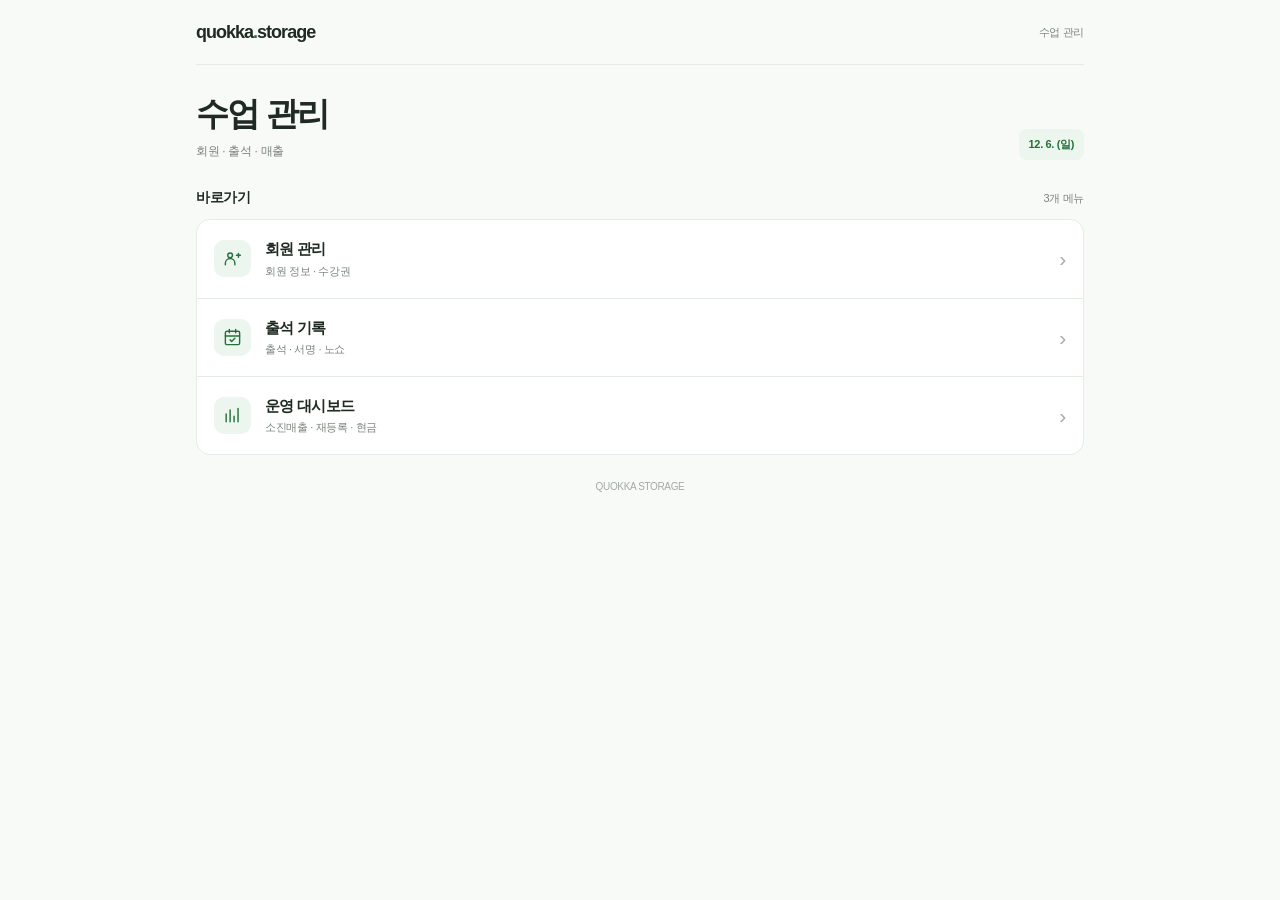
==== commit 4cb96920: "Compact Korean-first home redesign with safe-area header" ====
--- a/index.html
+++ b/index.html
@@ -1,34 +1,85 @@
 <!doctype html>
-<html lang="ko"><head><meta charset="utf-8"><meta name="viewport" content="width=device-width,initial-scale=1,viewport-fit=cover"><meta name="theme-color" content="#f8faf7"><title>Quokka Storage · 수업 운영</title>
+<html lang="ko">
+<head>
+<meta charset="utf-8">
+<meta name="viewport" content="width=device-width,initial-scale=1,viewport-fit=cover">
+<meta name="theme-color" content="#f8faf7">
+<title>Quokka Storage · 수업 관리</title>
 <style>
-:root{--bg:#f8faf7;--paper:#fff;--ink:#18231b;--muted:#79847a;--green:#17692d;--soft:#edf5ee;--line:#e7ede7;font-family:-apple-system,BlinkMacSystemFont,"Apple SD Gothic Neo","Noto Sans KR",sans-serif;color:var(--ink);font-synthesis:none}
-*{box-sizing:border-box}html{-webkit-text-size-adjust:100%}body{margin:0;background:var(--bg);font-size:14px;letter-spacing:-.025em;-webkit-font-smoothing:antialiased}a{text-decoration:none;color:inherit}button,a{-webkit-tap-highlight-color:transparent}a:focus-visible{outline:3px solid #86b992;outline-offset:3px}
-.shell{max-width:1080px;margin:0 auto;padding:0 28px 90px}
-header{height:72px;display:flex;align-items:center;justify-content:space-between;border-bottom:1px solid var(--line)}.brand{font-size:19px;font-weight:750;letter-spacing:-.055em}.brand b{color:var(--green)}.tag{font-size:11px;font-weight:600;color:var(--muted);letter-spacing:.03em}
-.hero{padding:56px 0 33px;display:flex;justify-content:space-between;align-items:end;gap:22px}.eyebrow{font-size:11px;font-weight:700;letter-spacing:.14em;color:var(--green);margin:0 0 14px}.hero h1{font-size:clamp(31px,4.4vw,48px);line-height:1.25;letter-spacing:-.07em;margin:0;font-weight:730}.hero p{font-size:14px;line-height:1.7;color:#6b776d;margin:14px 0 0}.date{align-self:flex-start;background:var(--soft);color:var(--green);font-size:12px;font-weight:650;padding:10px 14px;border-radius:10px;white-space:nowrap}
-.section-head{display:flex;align-items:center;justify-content:space-between;margin:18px 0 15px}.section-head h2{font-size:17px;letter-spacing:-.04em;font-weight:700;margin:0}.section-head span{font-size:12px;color:var(--muted)}
-.quick{display:grid;grid-template-columns:repeat(3,minmax(0,1fr));gap:12px}.tile{display:flex;flex-direction:column;justify-content:space-between;min-height:198px;background:var(--paper);border:1px solid var(--line);border-radius:16px;padding:22px;transition:transform .15s,border-color .15s,box-shadow .15s}.tile:hover{transform:translateY(-2px);border-color:#c9ddcc;box-shadow:0 12px 25px #1b47200b}.tile-top{display:flex;align-items:center;justify-content:space-between}.tile-icon{display:grid;place-items:center;width:38px;height:38px;background:var(--soft);color:var(--green);border-radius:11px}.tile-icon svg{width:20px;height:20px;stroke:currentColor;fill:none;stroke-width:1.9;stroke-linecap:round;stroke-linejoin:round}.arrow{color:#9aa69a;font-size:23px;font-weight:300}.tile h3{font-size:20px;letter-spacing:-.045em;font-weight:700;margin:0 0 6px}.tile p{color:var(--muted);font-size:12px;margin:0;line-height:1.5}
-.note{margin-top:20px;border-radius:14px;background:var(--soft);padding:18px 20px;display:flex;gap:12px;align-items:center}.note-mark{color:var(--green);font-size:19px}.note b{display:block;font-size:13px;font-weight:700}.note p{margin:4px 0 0;color:#708173;font-size:12px;line-height:1.5}
-footer{padding:34px 0 0;font-size:11px;color:#a1aaa1;display:flex;justify-content:space-between}
-.mobile-nav{display:none}
-@media(max-width:700px){.shell{padding:0 19px 104px}header{height:64px}.brand{font-size:18px}.hero{padding:35px 0 23px;display:block}.hero h1{font-size:32px}.hero p{font-size:13px;margin-top:10px}.date{display:inline-block;margin-top:18px;padding:8px 12px}.section-head{margin-top:24px}.quick{grid-template-columns:repeat(2,minmax(0,1fr));gap:10px}.tile{min-height:158px;padding:15px;border-radius:13px}.tile:last-child{grid-column:1/-1;min-height:132px}.tile-icon{width:34px;height:34px}.tile-icon svg{width:18px;height:18px}.tile h3{font-size:17px}.tile p{font-size:11px}.note{padding:15px}.mobile-nav{position:fixed;bottom:0;left:0;right:0;display:grid;grid-template-columns:repeat(4,1fr);gap:0;padding:10px 10px calc(9px + env(safe-area-inset-bottom));border-top:1px solid var(--line);background:rgba(255,255,255,.96);backdrop-filter:blur(14px);z-index:40}.mobile-nav a{display:flex;flex-direction:column;align-items:center;gap:5px;color:#8a958a;font-size:10px}.mobile-nav a.active{color:var(--green);font-weight:750}.mobile-nav svg{width:20px;height:20px;stroke:currentColor;stroke-width:1.8;fill:none;stroke-linecap:round;stroke-linejoin:round}footer{display:none}}
-@media(max-width:380px){.hero h1{font-size:29px}.tile h3{font-size:16px}}
-@media(prefers-reduced-motion:reduce){.tile{transition:none}.tile:hover{transform:none}}
-</style></head><body><div class="shell">
-<header><a class="brand" href="./">quokka<span style="color:#17692d">.</span>storage</a><span class="tag">MY WORKSPACE</span></header>
-<main><section class="hero"><div><p class="eyebrow">QUOKKA STORAGE</p><h1>수업에 집중하세요.<br>기록은 간단하게.</h1><p>회원, 출석, 매출을 한곳에서 관리합니다.</p></div><time class="date" id="todayLabel"></time></section>
-<div class="section-head"><h2>바로가기</h2><span>필요한 화면을 선택하세요</span></div>
-<div class="quick">
-<a class="tile" href="./member-session-manager/"><div class="tile-top"><span class="tile-icon"><svg viewBox="0 0 24 24"><circle cx="9" cy="8" r="3"/><path d="M3 20v-2a6 6 0 0 1 12 0v2M17 8h5M19.5 5.5v5"/></svg></span><span class="arrow">↗</span></div><div><h3>회원 관리</h3><p>회원 정보와 수강권 확인</p></div></a>
-<a class="tile" href="./attendance-manager/"><div class="tile-top"><span class="tile-icon"><svg viewBox="0 0 24 24"><rect x="3" y="4" width="18" height="17" rx="2"/><path d="M8 2v4M16 2v4M3 10h18m-12 5 2 2 4-4"/></svg></span><span class="arrow">↗</span></div><div><h3>출석 기록</h3><p>수업 완료 · 서명 · 노쇼</p></div></a>
-<a class="tile" href="./operations-dashboard/"><div class="tile-top"><span class="tile-icon"><svg viewBox="0 0 24 24"><path d="M4 20V10m5 10V5m5 15v-7m5 7V3"/></svg></span><span class="arrow">↗</span></div><div><h3>운영 대시보드</h3><p>소진매출 · 재등록 · 현금</p></div></a>
+:root{color-scheme:light;--bg:#f8faf7;--white:#fff;--ink:#1f2b22;--sub:#79857c;--line:#e5ebe5;--green:#23713b;--soft:#edf5ef;--font:-apple-system,BlinkMacSystemFont,"Apple SD Gothic Neo","Noto Sans KR","Malgun Gothic",sans-serif}
+*{box-sizing:border-box}
+html{-webkit-text-size-adjust:100%;font-family:var(--font)}
+body{margin:0;background:var(--bg);color:var(--ink);font-size:14px;line-height:1.5;letter-spacing:-.025em;-webkit-font-smoothing:antialiased}
+a{color:inherit;text-decoration:none;-webkit-tap-highlight-color:transparent}
+a:focus-visible{outline:3px solid #9acaab;outline-offset:3px}
+.shell{max-width:940px;margin:auto;padding:0 26px 48px}
+header{height:65px;display:flex;align-items:center;justify-content:space-between;border-bottom:1px solid var(--line)}
+.brand{font-size:18px;font-weight:650;letter-spacing:-.055em}
+.brand em{font-style:normal;color:var(--green)}
+.header-label{font-size:11px;color:var(--sub);font-weight:500}
+.intro{display:flex;align-items:end;justify-content:space-between;gap:12px;padding:28px 0 24px}
+.intro h1{margin:0;font-size:clamp(25px,3.2vw,33px);font-weight:650;letter-spacing:-.055em;line-height:1.3}
+.intro p{margin:6px 0 0;color:var(--sub);font-size:12px}
+.date{color:var(--green);background:var(--soft);border-radius:8px;padding:7px 10px;font-size:11px;font-weight:600;white-space:nowrap}
+.heading{display:flex;align-items:baseline;justify-content:space-between;margin:3px 0 11px}
+.heading h2{margin:0;font-size:14px;font-weight:650;letter-spacing:-.035em}
+.heading span{font-size:11px;color:var(--sub)}
+.menu{background:var(--white);border:1px solid var(--line);border-radius:14px;overflow:hidden}
+.menu a{display:flex;align-items:center;gap:14px;min-height:78px;padding:14px 17px;transition:background .15s}
+.menu a+a{border-top:1px solid var(--line)}
+.menu a:hover{background:#f4f8f4}
+.icon{width:37px;height:37px;flex:0 0 37px;display:grid;place-items:center;border-radius:10px;background:var(--soft);color:var(--green)}
+.icon svg{width:19px;height:19px;stroke:currentColor;stroke-width:1.8;fill:none;stroke-linecap:round;stroke-linejoin:round}
+.menu-text{flex:1;min-width:0}
+.menu-text strong{display:block;font-size:15px;font-weight:650;letter-spacing:-.045em}
+.menu-text small{display:block;margin-top:2px;font-size:11px;color:var(--sub)}
+.chevron{color:#a3aea5;font-size:21px;font-weight:300}
+footer{margin-top:24px;color:#a1aba3;font-size:10px;text-align:center}
+.bottom{display:none}
+@media(max-width:700px){
+body{padding-top:max(env(safe-area-inset-top),38px)}
+.shell{padding:0 17px 104px}
+header{height:49px}
+.brand{font-size:16px}
+.intro{padding:20px 0 19px;align-items:center}
+.intro h1{font-size:26px}
+.intro p{font-size:12px}
+.date{font-size:10px;padding:6px 8px}
+.menu a{min-height:74px;padding:13px 14px}
+.menu-text strong{font-size:15px}
+.heading{margin-bottom:10px}
+footer{display:none}
+.bottom{display:grid;position:fixed;bottom:0;left:0;right:0;z-index:30;grid-template-columns:repeat(4,1fr);background:rgba(255,255,255,.97);border-top:1px solid var(--line);padding:9px 8px calc(8px + env(safe-area-inset-bottom));backdrop-filter:blur(14px)}
+.bottom a{display:flex;flex-direction:column;align-items:center;gap:4px;color:#8b968c;font-size:10px}
+.bottom a[aria-current="page"]{color:var(--green);font-weight:650}
+.bottom svg{width:19px;height:19px;stroke:currentColor;stroke-width:1.8;fill:none;stroke-linecap:round;stroke-linejoin:round}
+}
+@media(max-width:360px){.intro h1{font-size:23px}.date{font-size:9px}.menu a{gap:10px}}
+@media(prefers-reduced-motion:reduce){.menu a{transition:none}}
+</style>
+</head>
+<body>
+<div class="shell">
+<header><a href="./" class="brand">quokka<em>.</em>storage</a><span class="header-label">수업 관리</span></header>
+<main>
+<section class="intro"><div><h1>수업 관리</h1><p>회원 · 출석 · 매출</p></div><time class="date" id="today"></time></section>
+<div class="heading"><h2>바로가기</h2><span>3개 메뉴</span></div>
+<nav class="menu" aria-label="관리 메뉴">
+<a href="./member-session-manager/"><span class="icon"><svg viewBox="0 0 24 24"><circle cx="9" cy="8" r="3"/><path d="M3 20v-2a6 6 0 0 1 12 0v2M17 8h5M19.5 5.5v5"/></svg></span><span class="menu-text"><strong>회원 관리</strong><small>회원 정보 · 수강권</small></span><span class="chevron">›</span></a>
+<a href="./attendance-manager/"><span class="icon"><svg viewBox="0 0 24 24"><rect x="3" y="4" width="18" height="17" rx="2"/><path d="M8 2v4M16 2v4M3 10h18m-12 5 2 2 4-4"/></svg></span><span class="menu-text"><strong>출석 기록</strong><small>출석 · 서명 · 노쇼</small></span><span class="chevron">›</span></a>
+<a href="./operations-dashboard/"><span class="icon"><svg viewBox="0 0 24 24"><path d="M4 20V10m5 10V5m5 15v-7m5 7V3"/></svg></span><span class="menu-text"><strong>운영 대시보드</strong><small>소진매출 · 재등록 · 현금</small></span><span class="chevron">›</span></a>
+</nav>
+</main>
+<footer>QUOKKA STORAGE</footer>
 </div>
-<div class="note"><span class="note-mark">✳</span><div><b>한 번의 기록이 다음 운영을 바꿉니다.</b><p>출석을 기록하면 수강권 잔량과 매출 통계에 반영됩니다.</p></div></div>
-</main><footer><span>QUOKKA STORAGE</span><span>Built for everyday practice</span></footer></div>
-<nav class="mobile-nav" aria-label="하단 메뉴">
-<a href="./" class="active" aria-current="page"><svg viewBox="0 0 24 24"><path d="m3 10 9-7 9 7v10H3zM9 20v-7h6v7"/></svg>홈</a>
+<nav class="bottom" aria-label="하단 메뉴">
+<a href="./" aria-current="page"><svg viewBox="0 0 24 24"><path d="m3 10 9-7 9 7v10H3zM9 20v-7h6v7"/></svg>홈</a>
 <a href="./member-session-manager/"><svg viewBox="0 0 24 24"><circle cx="9" cy="8" r="3"/><path d="M3 20v-2a6 6 0 0 1 12 0v2M17 8h5"/></svg>회원</a>
 <a href="./attendance-manager/"><svg viewBox="0 0 24 24"><rect x="3" y="4" width="18" height="17" rx="2"/><path d="M3 10h18m-12 5 2 2 4-4"/></svg>출석</a>
 <a href="./operations-dashboard/"><svg viewBox="0 0 24 24"><path d="M4 20V10m5 10V5m5 15v-7m5 7V3"/></svg>운영</a>
 </nav>
-<script>document.getElementById('todayLabel').textContent=new Intl.DateTimeFormat('ko-KR',{month:'long',day:'numeric',weekday:'short'}).format(new Date());if('serviceWorker'in navigator){window.addEventListener('load',()=>navigator.serviceWorker.register('./sw.js',{scope:'./'}).catch(()=>{}));}</script></body></html>+<script>
+document.getElementById('today').textContent=new Intl.DateTimeFormat('ko-KR',{month:'numeric',day:'numeric',weekday:'short'}).format(new Date());
+if('serviceWorker' in navigator){window.addEventListener('load',()=>navigator.serviceWorker.register('./sw.js',{scope:'./'}).catch(()=>{}))}
+</script>
+</body></html>
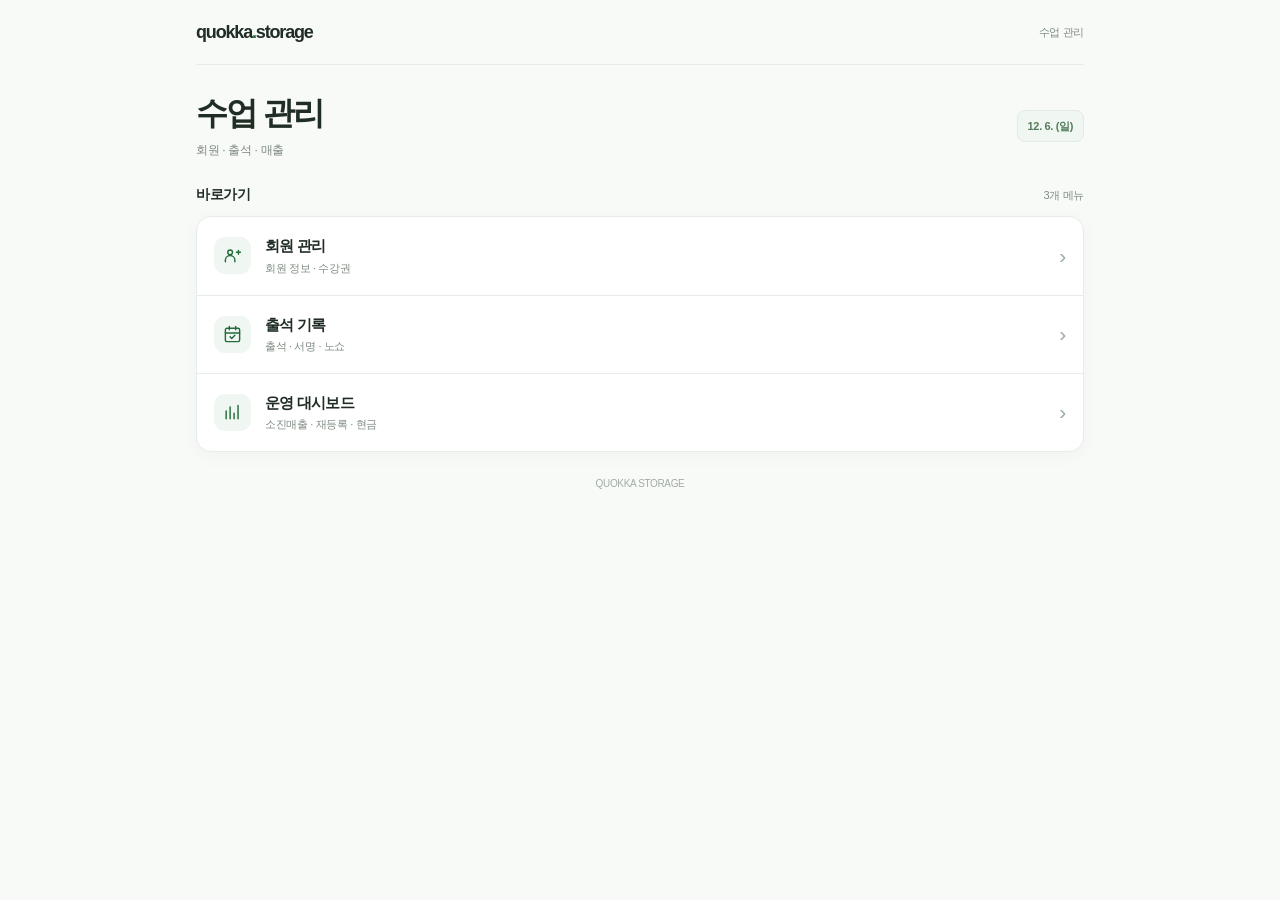
==== commit d849c297: "Polish Quokka home typography, surfaces and spacing" ====
--- a/index.html
+++ b/index.html
@@ -6,7 +6,7 @@
 <meta name="theme-color" content="#f8faf7">
 <title>Quokka Storage · 수업 관리</title>
 <style>
-:root{color-scheme:light;--bg:#f8faf7;--white:#fff;--ink:#1f2b22;--sub:#79857c;--line:#e5ebe5;--green:#23713b;--soft:#edf5ef;--font:-apple-system,BlinkMacSystemFont,"Apple SD Gothic Neo","Noto Sans KR","Malgun Gothic",sans-serif}
+:root{color-scheme:light;--bg:#f8faf8;--white:#fff;--ink:#202d25;--sub:#7e8b81;--line:#e6ece7;--green:#226b3b;--soft:#f0f6f1;--font:-apple-system,BlinkMacSystemFont,"Apple SD Gothic Neo","Noto Sans KR","Malgun Gothic",sans-serif}
 *{box-sizing:border-box}
 html{-webkit-text-size-adjust:100%;font-family:var(--font)}
 body{margin:0;background:var(--bg);color:var(--ink);font-size:14px;line-height:1.5;letter-spacing:-.025em;-webkit-font-smoothing:antialiased}
@@ -14,26 +14,26 @@
 a:focus-visible{outline:3px solid #9acaab;outline-offset:3px}
 .shell{max-width:940px;margin:auto;padding:0 26px 48px}
 header{height:65px;display:flex;align-items:center;justify-content:space-between;border-bottom:1px solid var(--line)}
-.brand{font-size:18px;font-weight:650;letter-spacing:-.055em}
+.brand{font-size:18px;font-weight:680;letter-spacing:-.065em}
 .brand em{font-style:normal;color:var(--green)}
 .header-label{font-size:11px;color:var(--sub);font-weight:500}
-.intro{display:flex;align-items:end;justify-content:space-between;gap:12px;padding:28px 0 24px}
-.intro h1{margin:0;font-size:clamp(25px,3.2vw,33px);font-weight:650;letter-spacing:-.055em;line-height:1.3}
+.intro{display:flex;align-items:center;justify-content:space-between;gap:12px;padding:28px 0 22px}
+.intro h1{margin:0;font-size:clamp(25px,3.2vw,32px);font-weight:680;letter-spacing:-.06em;line-height:1.3}
 .intro p{margin:6px 0 0;color:var(--sub);font-size:12px}
-.date{color:var(--green);background:var(--soft);border-radius:8px;padding:7px 10px;font-size:11px;font-weight:600;white-space:nowrap}
+.date{color:#547c5c;background:var(--soft);border:1px solid #e3ece4;border-radius:8px;padding:7px 10px;font-size:11px;font-weight:600;white-space:nowrap}
 .heading{display:flex;align-items:baseline;justify-content:space-between;margin:3px 0 11px}
 .heading h2{margin:0;font-size:14px;font-weight:650;letter-spacing:-.035em}
 .heading span{font-size:11px;color:var(--sub)}
-.menu{background:var(--white);border:1px solid var(--line);border-radius:14px;overflow:hidden}
+.menu{background:var(--white);border:1px solid var(--line);border-radius:15px;overflow:hidden;box-shadow:0 4px 20px #182b1d08}
 .menu a{display:flex;align-items:center;gap:14px;min-height:78px;padding:14px 17px;transition:background .15s}
 .menu a+a{border-top:1px solid var(--line)}
 .menu a:hover{background:#f4f8f4}
-.icon{width:37px;height:37px;flex:0 0 37px;display:grid;place-items:center;border-radius:10px;background:var(--soft);color:var(--green)}
+.icon{width:37px;height:37px;flex:0 0 37px;display:grid;place-items:center;border-radius:11px;background:var(--soft);color:var(--green)}
 .icon svg{width:19px;height:19px;stroke:currentColor;stroke-width:1.8;fill:none;stroke-linecap:round;stroke-linejoin:round}
 .menu-text{flex:1;min-width:0}
-.menu-text strong{display:block;font-size:15px;font-weight:650;letter-spacing:-.045em}
+.menu-text strong{display:block;font-size:15px;font-weight:680;letter-spacing:-.05em}
 .menu-text small{display:block;margin-top:2px;font-size:11px;color:var(--sub)}
-.chevron{color:#a3aea5;font-size:21px;font-weight:300}
+.chevron{color:#9caba0;font-size:21px;font-weight:300}
 footer{margin-top:24px;color:#a1aba3;font-size:10px;text-align:center}
 .bottom{display:none}
 @media(max-width:700px){
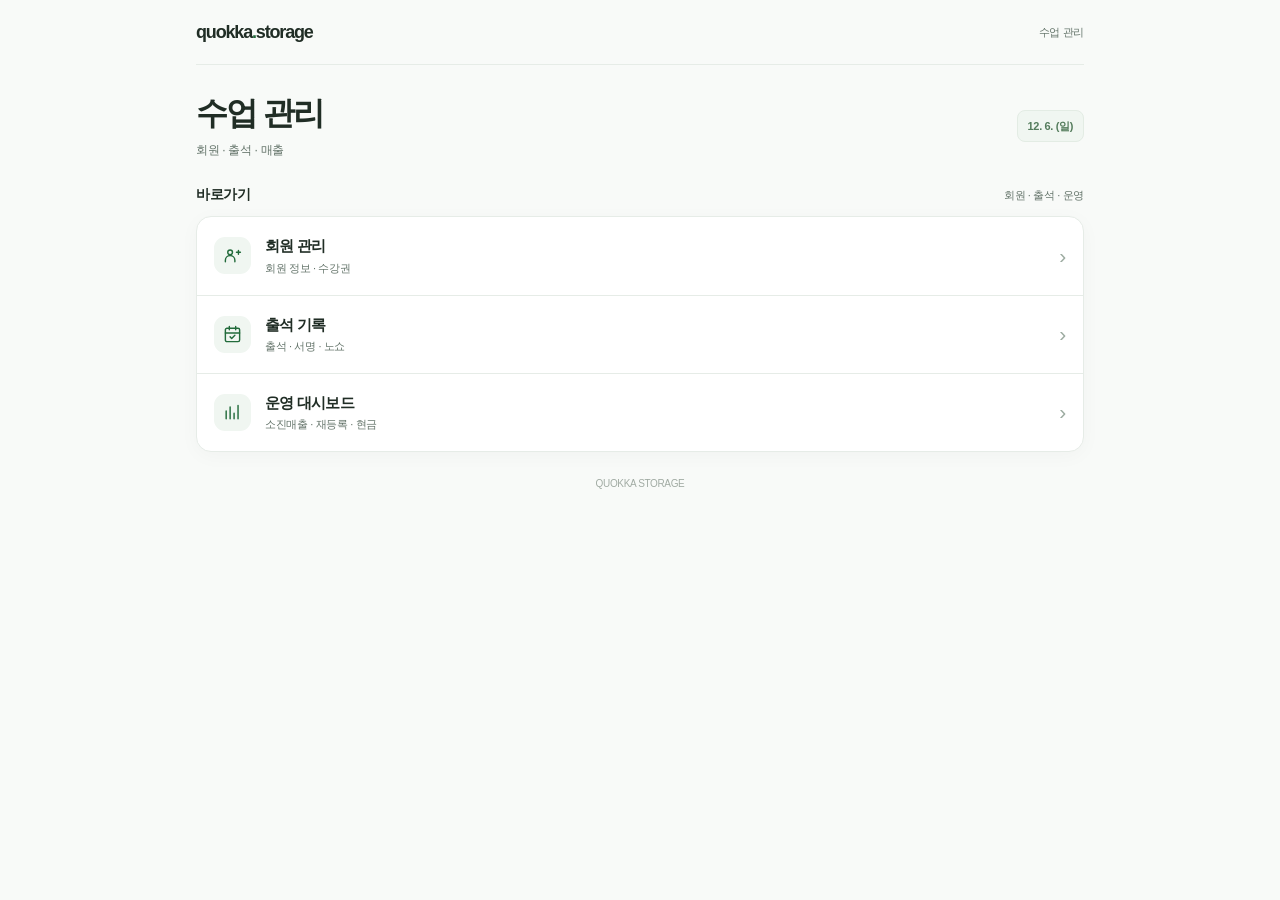
==== commit d578ebe8: "Polish home menu wording and accessible contrast" ====
--- a/index.html
+++ b/index.html
@@ -6,7 +6,7 @@
 <meta name="theme-color" content="#f8faf7">
 <title>Quokka Storage · 수업 관리</title>
 <style>
-:root{color-scheme:light;--bg:#f8faf8;--white:#fff;--ink:#202d25;--sub:#7e8b81;--line:#e6ece7;--green:#226b3b;--soft:#f0f6f1;--font:-apple-system,BlinkMacSystemFont,"Apple SD Gothic Neo","Noto Sans KR","Malgun Gothic",sans-serif}
+:root{color-scheme:light;--bg:#f8faf8;--white:#fff;--ink:#202d25;--sub:#64746a;--line:#e6ece7;--green:#226b3b;--soft:#f0f6f1;--font:-apple-system,BlinkMacSystemFont,"Apple SD Gothic Neo","Noto Sans KR","Malgun Gothic",sans-serif}
 *{box-sizing:border-box}
 html{-webkit-text-size-adjust:100%;font-family:var(--font)}
 body{margin:0;background:var(--bg);color:var(--ink);font-size:14px;line-height:1.5;letter-spacing:-.025em;-webkit-font-smoothing:antialiased}
@@ -50,7 +50,7 @@
 .heading{margin-bottom:10px}
 footer{display:none}
 .bottom{display:grid;position:fixed;bottom:0;left:0;right:0;z-index:30;grid-template-columns:repeat(4,1fr);background:rgba(255,255,255,.97);border-top:1px solid var(--line);padding:9px 8px calc(8px + env(safe-area-inset-bottom));backdrop-filter:blur(14px)}
-.bottom a{display:flex;flex-direction:column;align-items:center;gap:4px;color:#8b968c;font-size:10px}
+.bottom a{display:flex;flex-direction:column;align-items:center;justify-content:center;min-height:44px;gap:4px;color:#8b968c;font-size:10px}
 .bottom a[aria-current="page"]{color:var(--green);font-weight:650}
 .bottom svg{width:19px;height:19px;stroke:currentColor;stroke-width:1.8;fill:none;stroke-linecap:round;stroke-linejoin:round}
 }
@@ -63,7 +63,7 @@
 <header><a href="./" class="brand">quokka<em>.</em>storage</a><span class="header-label">수업 관리</span></header>
 <main>
 <section class="intro"><div><h1>수업 관리</h1><p>회원 · 출석 · 매출</p></div><time class="date" id="today"></time></section>
-<div class="heading"><h2>바로가기</h2><span>3개 메뉴</span></div>
+<div class="heading"><h2>바로가기</h2><span>회원 · 출석 · 운영</span></div>
 <nav class="menu" aria-label="관리 메뉴">
 <a href="./member-session-manager/"><span class="icon"><svg viewBox="0 0 24 24"><circle cx="9" cy="8" r="3"/><path d="M3 20v-2a6 6 0 0 1 12 0v2M17 8h5M19.5 5.5v5"/></svg></span><span class="menu-text"><strong>회원 관리</strong><small>회원 정보 · 수강권</small></span><span class="chevron">›</span></a>
 <a href="./attendance-manager/"><span class="icon"><svg viewBox="0 0 24 24"><rect x="3" y="4" width="18" height="17" rx="2"/><path d="M8 2v4M16 2v4M3 10h18m-12 5 2 2 4-4"/></svg></span><span class="menu-text"><strong>출석 기록</strong><small>출석 · 서명 · 노쇼</small></span><span class="chevron">›</span></a>
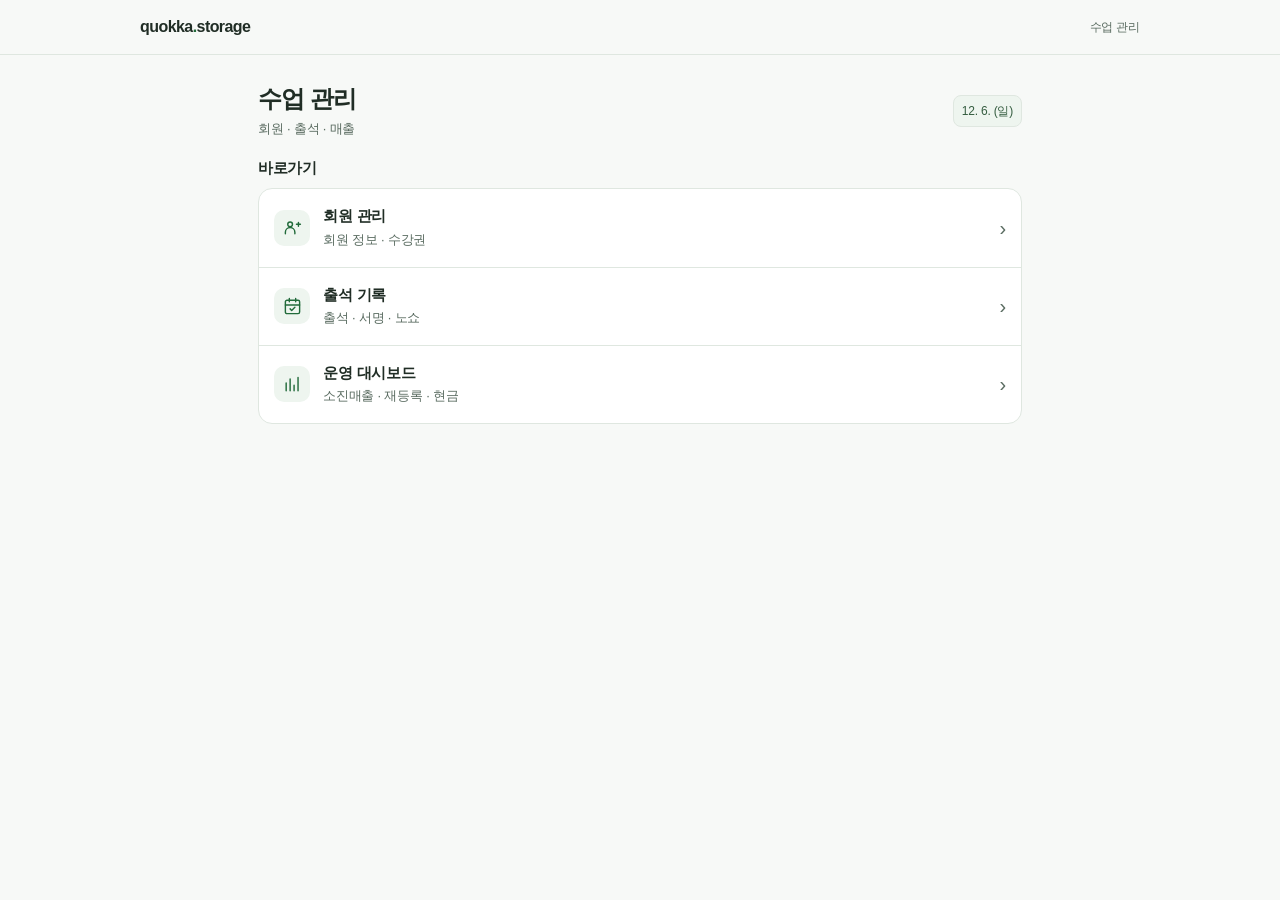
==== commit 0f1439a1: "Improve readability and dashboard hierarchy; replace legacy CSS with one tested UI layer Increase se" ====
--- a/index.html
+++ b/index.html
@@ -1,85 +1,2 @@
-<!doctype html>
-<html lang="ko">
-<head>
-<meta charset="utf-8">
-<meta name="viewport" content="width=device-width,initial-scale=1,viewport-fit=cover">
-<meta name="theme-color" content="#f8faf7">
-<title>Quokka Storage · 수업 관리</title>
-<style>
-:root{color-scheme:light;--bg:#f8faf8;--white:#fff;--ink:#202d25;--sub:#64746a;--line:#e6ece7;--green:#226b3b;--soft:#f0f6f1;--font:-apple-system,BlinkMacSystemFont,"Apple SD Gothic Neo","Noto Sans KR","Malgun Gothic",sans-serif}
-*{box-sizing:border-box}
-html{-webkit-text-size-adjust:100%;font-family:var(--font)}
-body{margin:0;background:var(--bg);color:var(--ink);font-size:14px;line-height:1.5;letter-spacing:-.025em;-webkit-font-smoothing:antialiased}
-a{color:inherit;text-decoration:none;-webkit-tap-highlight-color:transparent}
-a:focus-visible{outline:3px solid #9acaab;outline-offset:3px}
-.shell{max-width:940px;margin:auto;padding:0 26px 48px}
-header{height:65px;display:flex;align-items:center;justify-content:space-between;border-bottom:1px solid var(--line)}
-.brand{font-size:18px;font-weight:680;letter-spacing:-.065em}
-.brand em{font-style:normal;color:var(--green)}
-.header-label{font-size:11px;color:var(--sub);font-weight:500}
-.intro{display:flex;align-items:center;justify-content:space-between;gap:12px;padding:28px 0 22px}
-.intro h1{margin:0;font-size:clamp(25px,3.2vw,32px);font-weight:680;letter-spacing:-.06em;line-height:1.3}
-.intro p{margin:6px 0 0;color:var(--sub);font-size:12px}
-.date{color:#547c5c;background:var(--soft);border:1px solid #e3ece4;border-radius:8px;padding:7px 10px;font-size:11px;font-weight:600;white-space:nowrap}
-.heading{display:flex;align-items:baseline;justify-content:space-between;margin:3px 0 11px}
-.heading h2{margin:0;font-size:14px;font-weight:650;letter-spacing:-.035em}
-.heading span{font-size:11px;color:var(--sub)}
-.menu{background:var(--white);border:1px solid var(--line);border-radius:15px;overflow:hidden;box-shadow:0 4px 20px #182b1d08}
-.menu a{display:flex;align-items:center;gap:14px;min-height:78px;padding:14px 17px;transition:background .15s}
-.menu a+a{border-top:1px solid var(--line)}
-.menu a:hover{background:#f4f8f4}
-.icon{width:37px;height:37px;flex:0 0 37px;display:grid;place-items:center;border-radius:11px;background:var(--soft);color:var(--green)}
-.icon svg{width:19px;height:19px;stroke:currentColor;stroke-width:1.8;fill:none;stroke-linecap:round;stroke-linejoin:round}
-.menu-text{flex:1;min-width:0}
-.menu-text strong{display:block;font-size:15px;font-weight:680;letter-spacing:-.05em}
-.menu-text small{display:block;margin-top:2px;font-size:11px;color:var(--sub)}
-.chevron{color:#9caba0;font-size:21px;font-weight:300}
-footer{margin-top:24px;color:#a1aba3;font-size:10px;text-align:center}
-.bottom{display:none}
-@media(max-width:700px){
-body{padding-top:max(env(safe-area-inset-top),38px)}
-.shell{padding:0 17px 104px}
-header{height:49px}
-.brand{font-size:16px}
-.intro{padding:20px 0 19px;align-items:center}
-.intro h1{font-size:26px}
-.intro p{font-size:12px}
-.date{font-size:10px;padding:6px 8px}
-.menu a{min-height:74px;padding:13px 14px}
-.menu-text strong{font-size:15px}
-.heading{margin-bottom:10px}
-footer{display:none}
-.bottom{display:grid;position:fixed;bottom:0;left:0;right:0;z-index:30;grid-template-columns:repeat(4,1fr);background:rgba(255,255,255,.97);border-top:1px solid var(--line);padding:9px 8px calc(8px + env(safe-area-inset-bottom));backdrop-filter:blur(14px)}
-.bottom a{display:flex;flex-direction:column;align-items:center;justify-content:center;min-height:44px;gap:4px;color:#8b968c;font-size:10px}
-.bottom a[aria-current="page"]{color:var(--green);font-weight:650}
-.bottom svg{width:19px;height:19px;stroke:currentColor;stroke-width:1.8;fill:none;stroke-linecap:round;stroke-linejoin:round}
-}
-@media(max-width:360px){.intro h1{font-size:23px}.date{font-size:9px}.menu a{gap:10px}}
-@media(prefers-reduced-motion:reduce){.menu a{transition:none}}
-</style>
-</head>
-<body>
-<div class="shell">
-<header><a href="./" class="brand">quokka<em>.</em>storage</a><span class="header-label">수업 관리</span></header>
-<main>
-<section class="intro"><div><h1>수업 관리</h1><p>회원 · 출석 · 매출</p></div><time class="date" id="today"></time></section>
-<div class="heading"><h2>바로가기</h2><span>회원 · 출석 · 운영</span></div>
-<nav class="menu" aria-label="관리 메뉴">
-<a href="./member-session-manager/"><span class="icon"><svg viewBox="0 0 24 24"><circle cx="9" cy="8" r="3"/><path d="M3 20v-2a6 6 0 0 1 12 0v2M17 8h5M19.5 5.5v5"/></svg></span><span class="menu-text"><strong>회원 관리</strong><small>회원 정보 · 수강권</small></span><span class="chevron">›</span></a>
-<a href="./attendance-manager/"><span class="icon"><svg viewBox="0 0 24 24"><rect x="3" y="4" width="18" height="17" rx="2"/><path d="M8 2v4M16 2v4M3 10h18m-12 5 2 2 4-4"/></svg></span><span class="menu-text"><strong>출석 기록</strong><small>출석 · 서명 · 노쇼</small></span><span class="chevron">›</span></a>
-<a href="./operations-dashboard/"><span class="icon"><svg viewBox="0 0 24 24"><path d="M4 20V10m5 10V5m5 15v-7m5 7V3"/></svg></span><span class="menu-text"><strong>운영 대시보드</strong><small>소진매출 · 재등록 · 현금</small></span><span class="chevron">›</span></a>
-</nav>
-</main>
-<footer>QUOKKA STORAGE</footer>
-</div>
-<nav class="bottom" aria-label="하단 메뉴">
-<a href="./" aria-current="page"><svg viewBox="0 0 24 24"><path d="m3 10 9-7 9 7v10H3zM9 20v-7h6v7"/></svg>홈</a>
-<a href="./member-session-manager/"><svg viewBox="0 0 24 24"><circle cx="9" cy="8" r="3"/><path d="M3 20v-2a6 6 0 0 1 12 0v2M17 8h5"/></svg>회원</a>
-<a href="./attendance-manager/"><svg viewBox="0 0 24 24"><rect x="3" y="4" width="18" height="17" rx="2"/><path d="M3 10h18m-12 5 2 2 4-4"/></svg>출석</a>
-<a href="./operations-dashboard/"><svg viewBox="0 0 24 24"><path d="M4 20V10m5 10V5m5 15v-7m5 7V3"/></svg>운영</a>
-</nav>
-<script>
-document.getElementById('today').textContent=new Intl.DateTimeFormat('ko-KR',{month:'numeric',day:'numeric',weekday:'short'}).format(new Date());
-if('serviceWorker' in navigator){window.addEventListener('load',()=>navigator.serviceWorker.register('./sw.js',{scope:'./'}).catch(()=>{}))}
-</script>
-</body></html>+<!doctype html><html lang="ko"><head><meta charset="utf-8"/><meta content="width=device-width,initial-scale=1,viewport-fit=cover" name="viewport"/><meta content="#f7f9f7" name="theme-color"/><title>수업 관리 · Quokka Storage</title><link href="./assets/quokka-ui.css?v=readable-20261013" rel="stylesheet"/><script defer="" src="./assets/quokka-ui.js?v=readable-20261013">
+</script></head><body class="q-home"><a class="skip-link" href="#main">본문으로 이동</a><header class="app-header"><div class="header-inner"><a aria-label="Quokka Storage 홈" class="brand-name" href="./">quokka<em>.</em>storage</a><span class="workspace-label">수업 관리</span></div></header><main class="wrap" id="main"><section class="intro"><div><h1>수업 관리</h1><p>회원 · 출석 · 매출</p></div><time class="date" id="today"></time></section><div class="heading"><h2>바로가기</h2></div><nav aria-label="관리 메뉴" class="menu"><a href="./member-session-manager/"><span class="icon"><svg aria-hidden="true" viewBox="0 0 24 24"><circle cx="9" cy="8" r="3"></circle><path d="M3 20v-2a6 6 0 0 1 12 0v2M17 8h5M19.5 5.5v5"></path></svg></span><span class="menu-text"><strong>회원 관리</strong><small>회원 정보 · 수강권</small></span><span aria-hidden="true" class="chevron">›</span></a><a href="./attendance-manager/"><span class="icon"><svg aria-hidden="true" viewBox="0 0 24 24"><rect height="17" rx="2" width="18" x="3" y="4"></rect><path d="M8 2v4M16 2v4M3 10h18m-12 5 2 2 4-4"></path></svg></span><span class="menu-text"><strong>출석 기록</strong><small>출석 · 서명 · 노쇼</small></span><span aria-hidden="true" class="chevron">›</span></a><a href="./operations-dashboard/"><span class="icon"><svg aria-hidden="true" viewBox="0 0 24 24"><path d="M4 20V10m5 10V5m5 15v-7m5 7V3"></path></svg></span><span class="menu-text"><strong>운영 대시보드</strong><small>소진매출 · 재등록 · 현금</small></span><span aria-hidden="true" class="chevron">›</span></a></nav></main><nav aria-label="하단 메뉴" class="bottom"><a aria-current="page" href="./"><svg aria-hidden="true" viewBox="0 0 24 24"><path d="m3 10 9-7 9 7v10H3zM9 20v-7h6v7"></path></svg>홈</a><a href="./member-session-manager/"><svg aria-hidden="true" viewBox="0 0 24 24"><circle cx="9" cy="8" r="3"></circle><path d="M3 20v-2a6 6 0 0 1 12 0v2M17 8h5M19.5 5.5v5"></path></svg>회원</a><a href="./attendance-manager/"><svg aria-hidden="true" viewBox="0 0 24 24"><rect height="17" rx="2" width="18" x="3" y="4"></rect><path d="M8 2v4M16 2v4M3 10h18m-12 5 2 2 4-4"></path></svg>출석</a><a href="./operations-dashboard/"><svg aria-hidden="true" viewBox="0 0 24 24"><path d="M4 20V10m5 10V5m5 15v-7m5 7V3"></path></svg>운영</a></nav></body></html>
--- a/assets/quokka-ui.css
+++ b/assets/quokka-ui.css
@@ -0,0 +1,18 @@
+/* Quokka UI — 2026-10-13 readability release.
+   The only stylesheet for all four pages; no legacy override layers. */
+:root{color-scheme:light;--bg:#f7f9f7;--paper:#fff;--ink:#202d25;--muted:#596b60;--brand:#226b3b;--soft:#eef5ef;--line:#dfe7e0;--danger:#944139;--dangerSoft:#fff2f0;--amber:#79501f;--amberSoft:#fff5e6;--blue:#275975;--p:var(--paper);--i:var(--ink);--m:var(--muted);--b:var(--brand);--b2:var(--brand);--l:var(--line);--s:var(--soft);--d:var(--danger);--ds:var(--dangerSoft);--a:var(--amber);--as:var(--amberSoft);--bl:var(--blue);--font:-apple-system,BlinkMacSystemFont,"Apple SD Gothic Neo","Noto Sans KR","Malgun Gothic",sans-serif}
+*{box-sizing:border-box}html{font:100% var(--font);-webkit-text-size-adjust:100%;text-size-adjust:100%}body{margin:0;background:var(--bg);color:var(--ink);font-size:.875rem;line-height:1.5;letter-spacing:-.015em;-webkit-font-smoothing:antialiased}button,input,select,textarea{font:inherit;color:inherit}a{color:inherit;text-decoration:none}button,a{-webkit-tap-highlight-color:transparent}button{cursor:pointer}button:disabled{opacity:.55;cursor:wait}h1,h2,h3,p{margin:0}h1{font-size:1.5rem;font-weight:650;letter-spacing:-.04em;line-height:1.3}h2{font-size:1rem;font-weight:600;line-height:1.4;letter-spacing:-.025em}h3{font-size:.9375rem;font-weight:600}small,.hint,.meta,.sub,.extraSub,.minuteHint,.sigLabel{font-size:.8125rem;color:var(--muted);line-height:1.6}.hint,.meta{margin-top:4px}.sub{margin:6px 0 14px}.hide,[hidden]{display:none!important}:focus-visible{outline:2px solid var(--brand);outline-offset:3px}button,a,input,select,textarea,summary{touch-action:manipulation}input,select,textarea{background:var(--paper);border:1px solid #a7b6aa;border-radius:8px;padding:10px 12px;max-width:100%;min-width:0;min-height:44px;font-size:1rem}input::placeholder,textarea::placeholder{color:#617267;opacity:1}textarea{resize:vertical;min-height:88px}input[type=checkbox]{min-height:20px;width:20px;height:20px;padding:0;accent-color:var(--brand);vertical-align:middle}a,button,input,select,textarea{scroll-margin-block:70px}a svg,button svg{pointer-events:none}svg{max-width:100%}
+/* Shell and compact navigation: 44px hit target, 32px selected surface. */
+.app-header{padding-top:env(safe-area-inset-top,0px);background:var(--bg);border-bottom:1px solid var(--line)}.header-inner{max-width:1036px;min-height:54px;padding:0 18px;margin:auto;display:flex;justify-content:space-between;align-items:center;gap:16px}.brand-name{font-size:1rem;font-weight:650;letter-spacing:-.035em;white-space:nowrap}.brand-name em{font-style:normal;color:var(--brand)}.workspace-label{font-size:.75rem;color:var(--muted)}.wrap{width:100%;max-width:1036px;margin:auto;padding:0 18px 104px}.q-home .wrap{max-width:800px}.hero,.intro{padding:22px 0 18px}.hero p,.intro p{margin-top:5px;font-size:.8125rem;color:var(--muted)}.intro{display:flex;align-items:center;justify-content:space-between;gap:12px}.date{padding:6px 8px;border:1px solid var(--line);border-radius:8px;background:var(--soft);color:#355d40;font-size:.75rem;white-space:nowrap}.section-nav{display:flex;gap:3px;border:1px solid var(--line);border-radius:10px;background:#eef3ef;padding:0 3px;margin:0 0 14px}.section-nav a{display:flex;flex:1;align-items:center;justify-content:center;min-width:0;min-height:44px;font-size:.8125rem;font-weight:500;color:var(--muted)}.section-nav span{display:flex;align-items:center;justify-content:center;min-height:32px;width:100%;padding:4px 3px;border-radius:7px;text-align:center}.section-nav a[aria-current=page] span{background:#fff;color:var(--brand);box-shadow:0 1px 3px #19342212}.section-nav a::before,.section-nav a::after{content:none}.bottom,.q-bottom-nav{position:fixed;bottom:0;left:0;right:0;z-index:30;display:grid;grid-template-columns:repeat(4,1fr);border-top:1px solid var(--line);background:rgba(255,255,255,.98);padding:6px max(8px,env(safe-area-inset-left)) calc(6px + env(safe-area-inset-bottom));backdrop-filter:blur(12px)}.bottom a,.q-bottom-nav a{min-height:44px;display:flex;flex-direction:column;align-items:center;justify-content:center;gap:3px;color:#596b60;font-size:.75rem}.bottom a[aria-current=page],.q-bottom-nav a[aria-current=page]{color:var(--brand);font-weight:600}.bottom svg,.q-bottom-nav svg{width:20px;height:20px;fill:none;stroke:currentColor;stroke-width:1.8;stroke-linecap:round;stroke-linejoin:round}.skip-link{position:fixed;top:8px;left:8px;transform:translateY(-200%);z-index:100;background:var(--paper);padding:12px;border:2px solid var(--brand)}.skip-link:focus{transform:none}
+/* Home stays a three-item launcher. */
+.heading{display:flex;justify-content:space-between;align-items:center;gap:8px;margin-bottom:10px}.heading h2{font-size:.9375rem}.menu{background:#fff;border:1px solid var(--line);border-radius:14px;overflow:hidden}.menu>a{display:flex;align-items:center;gap:13px;min-height:78px;padding:13px 15px}.menu>a+a{border-top:1px solid var(--line)}.icon{width:36px;height:36px;flex:0 0 36px;display:grid;place-items:center;background:var(--soft);color:var(--brand);border-radius:10px}.icon svg{width:19px;height:19px;fill:none;stroke:currentColor;stroke-width:1.8;stroke-linecap:round;stroke-linejoin:round}.menu-text{flex:1;min-width:0}.menu-text strong{display:block;font-size:.9375rem;font-weight:600}.menu-text small{display:block;margin-top:2px;font-size:.8125rem}.chevron{font-size:1.25rem;color:var(--muted)}.footer{margin-top:24px;text-align:center;font-size:.75rem;color:var(--muted)}
+/* Shared components. */
+.panel{margin-top:12px;padding:16px;background:#fff;border:1px solid var(--line);border-radius:12px;min-width:0}.titleRow,.memberTop,.itemTop{display:flex;align-items:flex-start;justify-content:space-between;gap:12px}.titleRow{align-items:center;flex-wrap:wrap;margin-bottom:12px}.titleRow>*{min-width:0}.data-toolbar{display:flex;align-items:center;justify-content:space-between;flex-wrap:wrap;gap:6px;margin-bottom:12px}.data-status{font-size:.75rem;color:var(--muted);display:flex;align-items:center;gap:6px;min-height:24px}.data-status::before{content:"";width:5px;height:5px;border-radius:50%;background:var(--brand);flex-shrink:0}.data-status[data-state=error]{color:var(--danger)}.data-status[data-state=error]::before{background:var(--danger)}.toolbar-actions{display:flex;gap:4px}.btn,.mini,.attend,.cancel,.noshow{display:inline-flex;align-items:center;justify-content:center;min-height:44px;border:1px solid var(--line);border-radius:8px;padding:9px 12px;font-size:.875rem;font-weight:600;background:#fff}.primary,.pri,.attend{background:var(--brand);border-color:var(--brand);color:#fff}.secondary,.sec,.cancel{background:#f5f8f5;color:#365741}.danger,.d,.noshow{color:var(--danger)}button.danger,button.noshow{background:var(--dangerSoft);border-color:#e9c5bf}.cancelBtn{color:var(--amber);background:var(--amberSoft);border-color:#e3caab}.toolbar-actions .btn{font-size:.75rem;padding:7px 9px;min-height:36px}.toolbar-actions .logout-action{background:transparent;color:var(--muted);border-color:transparent}.monthbar{display:flex;justify-content:space-between;align-items:center;gap:8px;margin-bottom:12px;flex-wrap:wrap}.monthTitle{font-weight:600;font-size:.9375rem}.monthbar .nav{display:flex;gap:2px}.monthbar .btn{padding:6px 10px;font-size:.8125rem;min-height:38px}.summary,.cash,.metrics,.forecast,.extraGrid,.paceCounts{display:grid;gap:10px;grid-template-columns:repeat(2,minmax(0,1fr))}.summary{margin-bottom:14px}.card,.sum,.metric,.extraTile,.paceCount{min-width:0;padding:12px;border:1px solid var(--line);border-radius:10px;background:#fff}.card small,.sum small,.metric small,.extraTile small{display:block;font-size:.75rem;color:var(--muted)}.card b,.sum b,.metric b,.extraTile b{display:block;margin-top:7px;font-size:1.25rem;line-height:1.35;font-weight:600;letter-spacing:-.025em;font-variant-numeric:tabular-nums;overflow-wrap:anywhere}.main-metrics .card:first-child{background:var(--soft);border-color:#d9e7dc}.main-metrics b{font-size:clamp(1.125rem,4.9vw,1.75rem);color:var(--ink)}.main-metrics .card:first-child b{color:var(--brand)}.cash .card.warn,.sum.noShow{background:#fff9f6}.amount,.money,.remain,.metric b{font-variant-numeric:tabular-nums}.money{font-weight:600;white-space:nowrap}.name{font-size:.9375rem;font-weight:600;overflow-wrap:anywhere}.badge,.passTag{display:inline-flex;align-items:center;justify-content:center;padding:3px 7px;background:var(--soft);color:#355d40;border:1px solid #dce7df;border-radius:6px;font-size:.75rem;font-weight:500;white-space:nowrap}.badge.danger,.badge.no_show{background:var(--dangerSoft);color:var(--danger);border-color:#e9c5bf}.badge.warn,.badge.paused,.badge.cancelled{background:var(--amberSoft);color:var(--amber);border-color:#e4d3b5}.badge.ended{background:#f2f4f2;color:var(--muted)}.msg{min-height:24px;margin-top:10px;font-size:.8125rem;color:var(--blue);overflow-wrap:anywhere}.empty{padding:18px 10px;color:var(--muted);font-size:.875rem;text-align:center;background:#f7faf7;border:1px dashed var(--line);border-radius:8px}.list{display:grid;gap:0;max-height:440px;overflow-y:auto;overscroll-behavior:contain;scrollbar-width:thin;scrollbar-gutter:stable;margin-top:8px;padding-right:4px;-webkit-overflow-scrolling:touch}.item{border-bottom:1px solid var(--line);padding:12px 0;min-width:0}.item:last-child{border-bottom:0}.itemTop>div:first-child{min-width:0}.itemTop .meta{overflow-wrap:anywhere}.itemTop .money{flex-shrink:0}.progress{height:5px;background:#e8eee9;border-radius:5px;margin-top:10px;overflow:hidden}.progress span{display:block;background:#648c6d;height:100%}.lifeLeft{display:flex;gap:10px;align-items:center}.rank{display:grid;place-items:center;width:25px;height:25px;background:var(--soft);border-radius:6px;flex-shrink:0}.remain{color:#275975;font-weight:600}.remain small{display:block}.remain b{display:block;font-size:1.125rem}
+/* Overview has two monetary KPIs and one forecast, not repeated cards. */
+.q-ops-tabs{display:flex;gap:4px;border-bottom:1px solid var(--line);margin:4px 0 12px;background:var(--bg);position:sticky;top:0;z-index:10}.q-ops-tabs button{flex:1;min-width:0;min-height:44px;border:0;background:transparent;padding:7px 2px;color:var(--muted);font-size:.875rem}.q-ops-tabs button span{display:block;padding:7px 2px;border-radius:7px}.q-ops-tabs button[aria-selected=true] span{background:var(--soft);color:var(--brand);font-weight:600}.outlook{background:#f4f9f5;border-color:#dce9df}.forecast-value{display:block;font-size:1.625rem;line-height:1.35;font-weight:600;color:var(--brand);margin:10px 0 4px;font-variant-numeric:tabular-nums;overflow-wrap:anywhere}.details{margin-top:14px;border-top:1px solid var(--line);padding-top:6px}.details summary{cursor:pointer;min-height:44px;display:flex;align-items:center;justify-content:space-between;gap:8px;font-weight:500;font-size:.875rem;list-style:none}.details summary::-webkit-details-marker{display:none}.details summary::after{content:'+';font-size:1.25rem;flex-shrink:0;color:var(--muted)}.details[open]>summary::after{content:'−'}.key-values{display:grid;gap:0;margin:0}.key-values>div{display:flex;align-items:baseline;justify-content:space-between;gap:12px;padding:10px 0;border-top:1px solid var(--line)}.key-values dt{font-size:.8125rem;color:var(--muted)}.key-values dd{margin:0;text-align:right;font-size:.9375rem;font-weight:500;font-variant-numeric:tabular-nums;overflow-wrap:anywhere;min-width:0}.chartBox{min-width:0;margin-top:14px}.chart{overflow-x:auto;scrollbar-width:thin;margin-top:8px}.chart svg{width:100%;min-width:0;max-width:620px;height:auto;display:block}.paceCounts{grid-template-columns:repeat(4,minmax(0,1fr));gap:6px}.paceCount{font-size:.75rem;padding:10px 6px;text-align:center;color:var(--muted)}.paceCount b{display:block;font-size:1.125rem;color:var(--ink);margin-top:4px}.inline-stats{display:flex;flex-wrap:wrap;gap:8px 16px;color:var(--muted);font-size:.8125rem;margin:10px 0}.inline-stats b{color:var(--ink);font-weight:600}.extraForm{display:grid;grid-template-columns:1fr;gap:8px;margin-top:12px}.extraForm input{width:100%}.extraForm button{min-height:44px;padding:9px;border:1px solid var(--brand);border-radius:8px;background:var(--brand);color:#fff;font-weight:600}.finance-balance{display:block;font-size:1.5rem;color:var(--brand);font-weight:600;font-variant-numeric:tabular-nums;margin:8px 0 14px}
+/* Existing member and attendance forms keep every ID and RPC handler. */
+.toolbar{display:grid;grid-template-columns:minmax(0,1fr) 124px;gap:8px;margin:12px 0}.toolbar input,.toolbar select{width:100%}.members,.history{display:grid;grid-template-columns:1fr;gap:10px;overflow-y:auto;overscroll-behavior:contain;scrollbar-width:thin}.member,.hist{border:1px solid var(--line);border-radius:10px;padding:13px;min-width:0;background:#fff}.memberTop>div{min-width:0}.passStack{display:grid;gap:8px;margin-top:10px}.pass{padding:10px;background:#f2f7f3;border:1px solid #e0e9e2;border-radius:8px;display:grid;grid-template-columns:minmax(0,1fr) auto;gap:4px 8px}.pass>b{font-size:.875rem;font-weight:600}.pass .passTag{grid-column:1;justify-self:start}.pass .remain{grid-column:2;grid-row:1/3;align-self:center;white-space:nowrap}.pass .meta{grid-column:1/-1}.pass.next{background:#fff;border-style:dashed}.stats{display:flex;flex-wrap:wrap;gap:4px 12px;margin:12px 0;font-size:.75rem;color:var(--muted)}.memberBtns{display:grid;grid-template-columns:1fr 1fr;gap:8px;margin-top:12px}.q-attendance .member{display:grid;grid-template-columns:minmax(0,1fr) auto;gap:10px;align-items:center}.q-attendance .member>.remain{text-align:right}.q-attendance .actions{grid-column:1/-1;display:grid;grid-template-columns:repeat(3,minmax(0,1fr));gap:8px}.q-attendance .actions button{padding:9px 5px;min-width:0}.hist{display:grid;gap:10px}.hist>b,.hist>div>b{font-weight:600}.hist .badge{margin-left:8px}.histBtns{display:flex;flex-wrap:wrap;justify-content:flex-end;gap:8px}.field{display:grid;gap:6px;margin:12px 0}.field label{font-size:.875rem;font-weight:500}.field input,.field select,.field textarea{width:100%}.grid2{display:grid;grid-template-columns:repeat(2,minmax(0,1fr));gap:0 12px}.auth-actions,.authActions,.sheet>.actions{display:grid;grid-template-columns:1fr 1fr;gap:8px}.auth,.q-member #authPanel,.q-operations #auth,#claimPanel{max-width:480px;margin:16px auto}.modal{position:fixed;inset:0;z-index:100;background:#152a2266;display:flex;align-items:center;justify-content:center;padding:16px;overflow-y:auto}.sheet{width:min(100%,540px);max-height:calc(100dvh - 32px);overflow-y:auto;overscroll-behavior:contain;background:#fff;border-radius:14px;padding:20px;box-shadow:0 12px 50px #152a2226}.sheet h2{margin-bottom:8px}.modalActions{display:grid;grid-template-columns:repeat(3,minmax(0,1fr));gap:8px;margin-top:12px}.notice{padding:10px 12px;border:1px solid var(--line);background:#f6faf6;border-radius:8px;color:var(--muted);font-size:.8125rem;margin:10px 0}.noShowNotice{background:var(--dangerSoft);color:var(--danger)}.sigWrap{border:1px solid #a7b6aa;border-radius:8px;padding:10px;background:#fff}.sigLabel{margin-bottom:8px}canvas{display:block;max-width:100%;width:100%;height:200px;touch-action:none}#viewCanvas{height:240px}.toast{position:fixed;bottom:calc(86px + env(safe-area-inset-bottom));left:50%;transform:translate(-50%,12px);max-width:calc(100% - 32px);padding:12px 16px;border-radius:9px;background:#233c2d;color:white;z-index:150;opacity:0;pointer-events:none;font-size:.875rem}.toast.show{opacity:1;transform:translate(-50%,0)}
+@media(min-width:760px){.hero,.intro{padding-top:28px}.panel{padding:20px}.q-member .members{grid-template-columns:repeat(2,minmax(0,1fr))}.q-attendance .member{grid-template-columns:minmax(0,1fr) auto auto}.q-attendance .actions{grid-column:auto;display:flex}.q-attendance .hist{grid-template-columns:minmax(0,1fr) auto;align-items:center}.q-attendance .summary{grid-template-columns:repeat(4,minmax(0,1fr))}.trend{display:grid;grid-template-columns:1fr 1fr;gap:16px}.bottom,.q-bottom-nav{display:none}.wrap{padding-bottom:48px}.extraForm{grid-template-columns:minmax(0,1fr) auto}}
+@media(max-width:380px){.wrap,.header-inner{padding-left:14px;padding-right:14px}.panel{padding:13px}.grid2{grid-template-columns:1fr}.modal{padding:10px}.sheet{padding:16px;max-height:calc(100dvh - 20px)}.modalActions{grid-template-columns:1fr 1fr}.modalActions .primary{grid-column:1/-1}.itemTop{flex-wrap:wrap}.itemTop .money{margin-left:auto}}
+@media(display-mode:standalone){body{padding-top:0}.app-header{padding-top:max(env(safe-area-inset-top),38px)}}
+@media(prefers-reduced-motion:no-preference){a,button{transition:background-color .12s ease}.toast{transition:opacity .15s,transform .15s}}
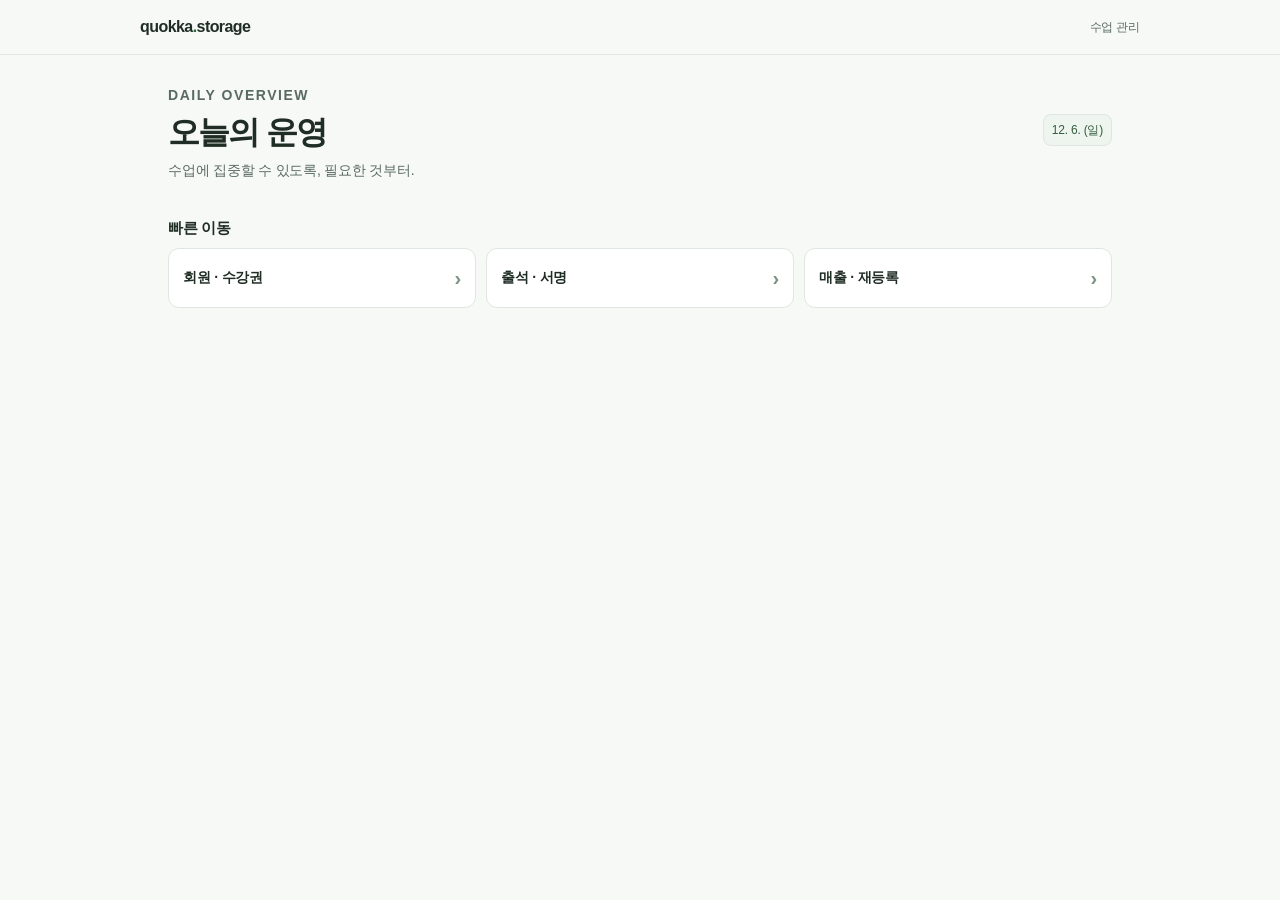
==== commit cb6ed4dc: "Replace menu-only landing page with actionable daily operations home" ====
--- a/index.html
+++ b/index.html
@@ -1,2 +1,66 @@
-<!doctype html><html lang="ko"><head><meta charset="utf-8"/><meta content="width=device-width,initial-scale=1,viewport-fit=cover" name="viewport"/><meta content="#f7f9f7" name="theme-color"/><title>수업 관리 · Quokka Storage</title><link href="./assets/quokka-ui.css?v=readable-20261013" rel="stylesheet"/><script defer="" src="./assets/quokka-ui.js?v=readable-20261013">
-</script></head><body class="q-home"><a class="skip-link" href="#main">본문으로 이동</a><header class="app-header"><div class="header-inner"><a aria-label="Quokka Storage 홈" class="brand-name" href="./">quokka<em>.</em>storage</a><span class="workspace-label">수업 관리</span></div></header><main class="wrap" id="main"><section class="intro"><div><h1>수업 관리</h1><p>회원 · 출석 · 매출</p></div><time class="date" id="today"></time></section><div class="heading"><h2>바로가기</h2></div><nav aria-label="관리 메뉴" class="menu"><a href="./member-session-manager/"><span class="icon"><svg aria-hidden="true" viewBox="0 0 24 24"><circle cx="9" cy="8" r="3"></circle><path d="M3 20v-2a6 6 0 0 1 12 0v2M17 8h5M19.5 5.5v5"></path></svg></span><span class="menu-text"><strong>회원 관리</strong><small>회원 정보 · 수강권</small></span><span aria-hidden="true" class="chevron">›</span></a><a href="./attendance-manager/"><span class="icon"><svg aria-hidden="true" viewBox="0 0 24 24"><rect height="17" rx="2" width="18" x="3" y="4"></rect><path d="M8 2v4M16 2v4M3 10h18m-12 5 2 2 4-4"></path></svg></span><span class="menu-text"><strong>출석 기록</strong><small>출석 · 서명 · 노쇼</small></span><span aria-hidden="true" class="chevron">›</span></a><a href="./operations-dashboard/"><span class="icon"><svg aria-hidden="true" viewBox="0 0 24 24"><path d="M4 20V10m5 10V5m5 15v-7m5 7V3"></path></svg></span><span class="menu-text"><strong>운영 대시보드</strong><small>소진매출 · 재등록 · 현금</small></span><span aria-hidden="true" class="chevron">›</span></a></nav></main><nav aria-label="하단 메뉴" class="bottom"><a aria-current="page" href="./"><svg aria-hidden="true" viewBox="0 0 24 24"><path d="m3 10 9-7 9 7v10H3zM9 20v-7h6v7"></path></svg>홈</a><a href="./member-session-manager/"><svg aria-hidden="true" viewBox="0 0 24 24"><circle cx="9" cy="8" r="3"></circle><path d="M3 20v-2a6 6 0 0 1 12 0v2M17 8h5M19.5 5.5v5"></path></svg>회원</a><a href="./attendance-manager/"><svg aria-hidden="true" viewBox="0 0 24 24"><rect height="17" rx="2" width="18" x="3" y="4"></rect><path d="M8 2v4M16 2v4M3 10h18m-12 5 2 2 4-4"></path></svg>출석</a><a href="./operations-dashboard/"><svg aria-hidden="true" viewBox="0 0 24 24"><path d="M4 20V10m5 10V5m5 15v-7m5 7V3"></path></svg>운영</a></nav></body></html>
+<!doctype html>
+<html lang="ko">
+<head>
+  <meta charset="utf-8">
+  <meta name="viewport" content="width=device-width,initial-scale=1,viewport-fit=cover">
+  <meta name="theme-color" content="#f7f9f7">
+  <meta name="description" content="Quokka Storage · 오늘의 수업, 목표, 재등록과 매출을 한곳에서 확인합니다.">
+  <title>오늘의 운영 · Quokka Storage</title>
+  <link rel="stylesheet" href="./assets/quokka-ui.css?v=date-shell-20261116">
+  <link rel="stylesheet" href="./assets/home.css?v=home-20261121">
+  <script defer src="./assets/quokka-ui.js?v=readable-20261013"></script>
+</head>
+<body class="q-home q-home-dashboard">
+  <a class="skip-link" href="#main">본문으로 이동</a>
+  <header class="app-header"><div class="header-inner"><a class="brand-name" href="./" aria-label="Quokka Storage 홈">quokka<em>.</em>storage</a><span class="workspace-label">수업 관리</span></div></header>
+  <main class="wrap" id="main">
+    <section class="home-intro" aria-label="오늘의 운영 안내">
+      <div><p class="home-eyebrow">DAILY OVERVIEW</p><h1>오늘의 운영</h1><p>수업에 집중할 수 있도록, 필요한 것부터.</p></div>
+      <time class="date" id="today"></time>
+    </section>
+    <section class="panel home-auth hide" id="authPanel" aria-labelledby="authTitle">
+      <h2 id="authTitle">관리자 로그인</h2>
+      <p class="sub">운영 정보는 관리자에게만 보여줘.</p>
+      <form id="loginForm">
+        <div class="field"><label for="homeEmail">이메일</label><input id="homeEmail" type="email" autocomplete="email" required></div>
+        <div class="field"><label for="homePassword">비밀번호</label><input id="homePassword" type="password" autocomplete="current-password" required></div>
+        <div class="auth-actions"><button class="btn primary" type="submit" id="homeLogin">로그인</button><a class="btn secondary" href="./attendance-manager/">출석 관리</a></div>
+      </form>
+      <p class="msg" id="homeAuthMsg" role="status"></p>
+    </section>
+    <section class="hide" id="homeApp" aria-label="운영 대시보드">
+      <div class="home-toolbar"><span class="data-status" id="homeStatus" role="status" aria-live="polite">운영 정보 불러오는 중</span><div class="home-toolbar-actions"><button class="btn secondary" id="homeRefresh" type="button">새로고침</button><button class="btn secondary logout-action" id="homeLogout" type="button">로그아웃</button></div></div>
+      <section class="home-card home-workload" aria-labelledby="workloadTitle">
+        <div class="home-heading"><div><p class="home-eyebrow">MONTHLY GOAL</p><h2 id="workloadTitle">이번 달 수업 목표</h2><small>50분 1회 · 90분 1.5회 환산</small></div><button class="btn secondary" id="editGoal" type="button">목표 수정</button></div>
+        <div class="home-workload-line"><strong id="workloadValue">—</strong><span id="goalValue">/ 목표 확인 중</span></div>
+        <div class="home-progress" id="goalProgress" role="progressbar" aria-label="월간 환산 수업 목표 달성률" aria-valuemin="0" aria-valuemax="100" aria-valuenow="0"><span id="goalBar"></span></div>
+        <div class="home-workload-foot"><span id="goalDetail">출석 기록을 계산하고 있어.</span><b id="goalRate">—</b></div>
+        <p class="home-workload-note" id="workloadBreakdown">수강권 분할 차감은 한 수업으로 합산해.</p>
+      </section>
+      <div class="home-two-col">
+        <section class="home-card" aria-labelledby="todayTitle">
+          <div class="home-heading"><div><h2 id="todayTitle">오늘의 수업</h2><small>실제 출석과 남은 캘린더 예약</small></div><a class="home-link" href="./attendance-manager/">출석 관리 ›</a></div>
+          <div class="home-mini-stats"><div class="home-mini-stat"><small>오늘 출석 완료</small><strong id="todayDone">—</strong></div><div class="home-mini-stat"><small>오늘 남은 예약</small><strong id="todayUpcoming">—</strong></div></div>
+          <ul class="home-schedule" id="todaySchedule"><li class="home-empty">일정을 확인하고 있어.</li></ul>
+          <p class="home-finance-note" id="calendarSyncInfo"></p>
+        </section>
+        <section class="home-card" aria-labelledby="taskTitle">
+          <div class="home-heading"><div><h2 id="taskTitle">지금 확인할 일</h2><small>실제 데이터를 기준으로 정리했어</small></div></div>
+          <div class="home-tasks" id="homeTasks"><p class="home-empty">확인할 항목을 불러오고 있어.</p></div>
+        </section>
+      </div>
+      <section class="home-card home-finance" aria-labelledby="financeTitle">
+        <div class="home-heading"><div><h2 id="financeTitle">이번 달 매출</h2><small>결제 등록액과 수업 소진액을 구분해</small></div><a class="home-link" href="./operations-dashboard/">운영 상세 ›</a></div>
+        <div class="home-finance-grid">
+          <div class="home-finance-tile"><small>수업 소진매출</small><strong id="homeConsumed">—</strong><p>출석·노쇼 차감에 따른 매출</p></div>
+          <div class="home-finance-tile"><small>수강권 등록액</small><strong id="homeRegistered">—</strong><p>수강권에 입력된 결제일 기준 금액</p></div>
+        </div>
+        <p class="home-finance-note">※ 등록액은 실제 통장 입금액과 다를 수 있어. 미수금·부분입금은 아직 별도 확인이 필요해.</p>
+      </section>
+    </section>
+    <section class="home-links" aria-labelledby="quickLinksTitle"><h2 id="quickLinksTitle">빠른 이동</h2><nav class="home-shortcuts" aria-label="관리 바로가기"><a href="./member-session-manager/"><span>회원 · 수강권</span><span aria-hidden="true">›</span></a><a href="./attendance-manager/"><span>출석 · 서명</span><span aria-hidden="true">›</span></a><a href="./operations-dashboard/"><span>매출 · 재등록</span><span aria-hidden="true">›</span></a></nav></section>
+  </main>
+  <div class="modal hide home-goal-modal" id="goalModal" role="dialog" aria-modal="true" aria-labelledby="goalTitle"><div class="sheet"><h2 id="goalTitle">월간 수업 목표</h2><p class="sub" id="goalMonthText">이번 달 목표를 설정해.</p><form id="goalForm"><div class="field"><label for="goalInput">목표 환산 횟수</label><input id="goalInput" type="number" inputmode="decimal" min="1" max="300" step="0.5" required></div><p class="hint">50분은 1회, 90분은 1.5회로 계산해.</p><div class="actions"><button class="btn secondary" type="button" id="goalCancel">취소</button><button class="btn primary" type="submit" id="goalSave">목표 저장</button></div><p class="msg" id="goalMsg" role="status"></p></form></div></div>
+  <nav class="bottom" aria-label="하단 메뉴"><a href="./" aria-current="page"><svg aria-hidden="true" viewBox="0 0 24 24"><path d="m3 10 9-7 9 7v10H3zM9 20v-7h6v7"></path></svg>홈</a><a href="./member-session-manager/"><svg aria-hidden="true" viewBox="0 0 24 24"><circle cx="9" cy="8" r="3"></circle><path d="M3 20v-2a6 6 0 0 1 12 0v2M17 8h5M19.5 5.5v5"></path></svg>회원</a><a href="./attendance-manager/"><svg aria-hidden="true" viewBox="0 0 24 24"><rect height="17" rx="2" width="18" x="3" y="4"></rect><path d="M8 2v4M16 2v4M3 10h18m-12 5 2 2 4-4"></path></svg>출석</a><a href="./operations-dashboard/"><svg aria-hidden="true" viewBox="0 0 24 24"><path d="M4 20V10m5 10V5m5 15v-7m5 7V3"></path></svg>운영</a></nav>
+  <script type="module" src="./assets/home.js?v=home-20261121"></script>
+</body></html>
--- a/assets/quokka-ui.css
+++ b/assets/quokka-ui.css
@@ -16,3 +16,110 @@
 @media(max-width:380px){.wrap,.header-inner{padding-left:14px;padding-right:14px}.panel{padding:13px}.grid2{grid-template-columns:1fr}.modal{padding:10px}.sheet{padding:16px;max-height:calc(100dvh - 20px)}.modalActions{grid-template-columns:1fr 1fr}.modalActions .primary{grid-column:1/-1}.itemTop{flex-wrap:wrap}.itemTop .money{margin-left:auto}}
 @media(display-mode:standalone){body{padding-top:0}.app-header{padding-top:max(env(safe-area-inset-top),38px)}}
 @media(prefers-reduced-motion:no-preference){a,button{transition:background-color .12s ease}.toast{transition:opacity .15s,transform .15s}}
+
+
+/* Member attendance history viewer */
+.q-member .memberBtns{grid-template-columns:repeat(2,minmax(0,1fr))}
+.q-member .memberBtns .historyBtn{grid-column:1/-1}
+.historySheet{width:min(100%,640px)}
+.historyFilters{display:grid;grid-template-columns:minmax(0,1fr) auto;align-items:end;gap:10px;margin:8px 0 4px;min-width:0}
+.historyFilters .field{margin:0;min-width:0}
+.historyFilters input[type="month"]{display:block;width:100%;min-width:0;max-width:100%;box-sizing:border-box}
+.historyFilters input[type="month"]::-webkit-date-and-time-value{min-width:0;text-align:left}
+.historyFilters .btn{white-space:nowrap;min-width:0;justify-self:end}
+@media(max-width:640px){
+  .q-member .historyFilters{grid-template-columns:minmax(0,1fr);align-items:stretch}
+  .q-member .historyFilters #historyAll{width:100%;justify-self:stretch}
+}
+.historyMetrics{display:grid;grid-template-columns:repeat(2,minmax(0,1fr));gap:8px;margin:12px 0}
+.historyMetric{display:grid;gap:3px;border:1px solid var(--line);background:#f7faf7;padding:12px;border-radius:10px;min-width:0}
+.historyMetric small,.historyMetric span{color:var(--muted);font-size:.75rem}
+.historyMetric strong{font-size:1.125rem;font-weight:650;overflow-wrap:anywhere;font-variant-numeric:tabular-nums}
+.historyRecords{display:grid;gap:9px;max-height:50dvh;overflow-y:auto;overscroll-behavior:contain;padding:2px 2px 12px}
+.historyItem{border:1px solid var(--line);border-radius:10px;padding:12px;background:#fff}
+.historyItemTop{display:flex;align-items:center;justify-content:space-between;gap:8px;flex-wrap:wrap}
+.historyItemTop strong{font-size:.875rem;font-weight:600}
+.historyDuration{font-weight:650;font-size:1rem;margin-top:6px}
+.historyLog{font-size:.75rem;color:var(--muted);font-weight:400}
+.historyPass,.historyNote{font-size:.8125rem;color:var(--muted);margin-top:4px;overflow-wrap:anywhere}
+.historyNote{padding-top:5px;border-top:1px dashed var(--line)}
+
+
+
+/* iOS attendance dialogs: constrain native date/time controls and tidy actions. */
+.q-attendance .modal .field{grid-template-columns:minmax(0,1fr);min-width:0}
+.q-attendance .modal input[type="datetime-local"]{
+  display:block;width:100%;min-width:0;max-width:100%;
+  box-sizing:border-box;font-size:1rem;text-align:left;
+}
+.q-attendance .modal input[type="datetime-local"]::-webkit-date-and-time-value{
+  min-width:0;text-align:left;
+}
+.q-attendance #signModal .modalActions{
+  grid-template-columns:repeat(3,minmax(0,1fr));
+  align-items:stretch;gap:8px;
+}
+.q-attendance #signModal .modalActions .btn{
+  min-width:0;min-height:54px;padding:8px 4px;line-height:1.3;
+}
+.q-attendance #saveSig{
+  display:flex;flex-direction:column;align-items:center;
+  justify-content:center;gap:2px;text-align:center;
+}
+.q-attendance #saveSig .saveSigTitle{
+  display:block;font-size:.875rem;font-weight:650;white-space:nowrap;
+}
+.q-attendance #saveSig .saveSigMeta{
+  display:block;font-size:.75rem;font-weight:500;white-space:nowrap;
+}
+
+@media(max-width:380px){
+  .q-attendance #signModal .modalActions{grid-template-columns:repeat(2,minmax(0,1fr))}
+  .q-attendance #signModal #saveSig{grid-column:1/-1}
+}
+
+
+/* Native iOS date pickers can paint wider than their CSS box.
+   Draw the visible border on a clipped, content-width shell so the field
+   never touches or crosses the dialog's right padding. */
+.q-attendance .dateInputShell,
+.q-member .dateInputShell{
+  display:block;
+  position:relative;
+  box-sizing:border-box;
+  width:100%;
+  max-width:100%;
+  min-width:0;
+  overflow:hidden;
+  background:var(--paper);
+  border:1px solid #a7b6aa;
+  border-radius:8px;
+}
+.q-attendance .dateInputShell:focus-within,
+.q-member .dateInputShell:focus-within{
+  outline:2px solid var(--brand);
+  outline-offset:2px;
+}
+.q-attendance .dateInputShell input[type="datetime-local"],
+.q-member .dateInputShell input[type="month"]{
+  display:block;
+  box-sizing:border-box;
+  width:100%;
+  max-width:100%;
+  min-width:0;
+  min-height:50px;
+  margin:0;
+  padding:10px 12px;
+  border:0;
+  border-radius:0;
+  outline:0;
+  box-shadow:none;
+  background:transparent;
+  font-size:1rem;
+  text-align:left;
+}
+.q-attendance .dateInputShell input[type="datetime-local"]::-webkit-date-and-time-value,
+.q-member .dateInputShell input[type="month"]::-webkit-date-and-time-value{
+  min-width:0;
+  text-align:left;
+}
--- a/assets/home.css
+++ b/assets/home.css
@@ -0,0 +1,69 @@
+/* Quokka Storage — operations-first home. Scoped to avoid changing existing pages. */
+.q-home .wrap{max-width:980px}
+.q-home .home-intro{padding:24px 0 16px;display:flex;align-items:flex-end;justify-content:space-between;gap:12px}
+.q-home .home-intro h1{font-size:clamp(1.5rem,4vw,2rem);letter-spacing:-.055em}
+.q-home .home-intro p{margin-top:6px;color:var(--muted);font-size:.875rem}
+.q-home .home-eyebrow{font-size:.6875rem;letter-spacing:.11em;font-weight:750;color:var(--brand);margin-bottom:6px}
+.q-home .home-intro .date{white-space:nowrap;align-self:center}
+.q-home .home-toolbar{display:flex;align-items:center;justify-content:space-between;gap:12px;margin-bottom:12px;flex-wrap:wrap}
+.q-home .home-toolbar-actions{display:flex;gap:8px}
+.q-home .home-toolbar .btn{min-height:38px;padding:7px 10px;font-size:.8125rem}
+.q-home .home-toolbar .logout-action{border-color:transparent;background:transparent;color:var(--muted)}
+.q-home .home-card{background:#fff;border:1px solid var(--line);border-radius:14px;min-width:0;padding:18px}
+.q-home .home-heading{display:flex;align-items:flex-start;justify-content:space-between;gap:10px;margin-bottom:14px}
+.q-home .home-heading h2{font-size:1rem;font-weight:680;letter-spacing:-.035em}
+.q-home .home-heading small{display:block;margin-top:4px;color:var(--muted);font-size:.75rem}
+.q-home .home-heading .btn{min-height:36px;padding:6px 10px;font-size:.75rem;white-space:nowrap}
+.q-home .home-workload{background:#f0f7f1;border-color:#d6e6d9;padding:22px 20px}
+.q-home .home-workload-line{display:flex;align-items:baseline;gap:8px;flex-wrap:wrap}
+.q-home .home-workload-line strong{font-size:clamp(2.75rem,8vw,4.125rem);line-height:1.05;letter-spacing:-.075em;font-weight:700;color:#1c5e36;font-variant-numeric:tabular-nums}
+.q-home .home-workload-line span{font-size:1.25rem;color:#617468;font-weight:550}
+.q-home .home-progress{height:10px;border-radius:999px;background:#dbe8dd;overflow:hidden;margin:18px 0 12px}
+.q-home .home-progress span{display:block;height:100%;width:0;background:#287044;border-radius:999px;transition:width .25s ease}
+.q-home .home-workload-foot{display:flex;align-items:center;justify-content:space-between;gap:8px;flex-wrap:wrap;color:#50665a;font-size:.8125rem}
+.q-home .home-workload-foot b{color:#27543a}
+.q-home .home-workload-note{margin-top:12px;font-size:.75rem;color:#64776a}
+.q-home .home-two-col{display:grid;grid-template-columns:minmax(0,1.12fr) minmax(0,1fr);gap:12px;margin-top:12px}
+.q-home .home-mini-stats{display:grid;grid-template-columns:repeat(2,minmax(0,1fr));gap:8px;margin-bottom:12px}
+.q-home .home-mini-stat{background:#f7faf7;border-radius:9px;padding:12px;min-width:0}
+.q-home .home-mini-stat small{display:block;font-size:.75rem;color:var(--muted)}
+.q-home .home-mini-stat strong{display:block;font-size:1.375rem;letter-spacing:-.04em;margin-top:4px;font-variant-numeric:tabular-nums}
+.q-home .home-schedule{list-style:none;margin:0;padding:0}
+.q-home .home-schedule li{display:flex;align-items:flex-start;gap:10px;padding:11px 0;border-top:1px solid #eef2ee;min-width:0}
+.q-home .home-schedule .home-time{font-size:.8125rem;font-weight:650;color:#3b5945;white-space:nowrap;min-width:42px;padding-top:2px}
+.q-home .home-schedule .home-appointment{min-width:0;flex:1}
+.q-home .home-schedule .home-appointment b{display:block;font-size:.875rem;font-weight:600;overflow-wrap:anywhere}
+.q-home .home-schedule .home-appointment small{display:block;color:var(--muted);font-size:.75rem;margin-top:2px}
+.q-home .home-link{display:inline-flex;align-items:center;gap:5px;color:var(--brand);font-size:.8125rem;font-weight:650;min-height:38px;margin-top:10px}
+.q-home .home-tasks{display:grid;gap:0}
+.q-home .home-task{display:flex;align-items:center;gap:10px;padding:13px 0;border-top:1px solid #eef2ee;min-width:0}
+.q-home .home-task:first-child{border-top:0;padding-top:0}
+.q-home .home-task-icon{display:grid;place-items:center;width:34px;height:34px;flex:0 0 34px;border-radius:9px;background:#edf4ee;color:var(--brand);font-size:.875rem;font-weight:700}
+.q-home .home-task-body{flex:1;min-width:0}
+.q-home .home-task-body strong{display:block;font-size:.875rem;font-weight:620}
+.q-home .home-task-body small{display:block;font-size:.75rem;color:var(--muted);margin-top:3px;line-height:1.5;overflow-wrap:anywhere}
+.q-home .home-task-arrow{font-size:1.125rem;color:#8a9a8d}
+.q-home .home-finance{margin-top:12px}
+.q-home .home-finance-grid{display:grid;grid-template-columns:repeat(2,minmax(0,1fr));gap:10px}
+.q-home .home-finance-tile{padding:14px;border:1px solid #e4eae5;border-radius:10px;background:#fbfcfb;min-width:0}
+.q-home .home-finance-tile small{font-size:.75rem;color:var(--muted);display:block}
+.q-home .home-finance-tile strong{display:block;margin:6px 0;font-size:clamp(1.125rem,3.5vw,1.5rem);letter-spacing:-.045em;font-variant-numeric:tabular-nums;overflow-wrap:anywhere}
+.q-home .home-finance-tile p{font-size:.75rem;line-height:1.55;color:var(--muted)}
+.q-home .home-finance-note{font-size:.75rem;color:var(--muted);margin-top:12px;line-height:1.6}
+.q-home .home-links{margin:20px 0 10px}
+.q-home .home-links h2{font-size:.9375rem;margin-bottom:10px}
+.q-home .home-shortcuts{display:grid;grid-template-columns:repeat(3,minmax(0,1fr));gap:10px}
+.q-home .home-shortcuts a{display:flex;align-items:center;justify-content:space-between;gap:8px;min-height:60px;padding:12px 14px;border-radius:11px;border:1px solid var(--line);background:#fff;font-size:.875rem;font-weight:620}
+.q-home .home-shortcuts a span:last-child{color:#7b9481;font-size:1.25rem}
+.q-home .home-empty{padding:13px 0;color:var(--muted);font-size:.8125rem;line-height:1.65}
+.q-home .home-auth{max-width:480px;margin:14px auto}
+.q-home .home-auth .auth-actions{margin-top:12px}
+.q-home .home-goal-modal .sheet{max-width:400px}
+.q-home .home-goal-modal .field{margin:14px 0}
+.q-home .home-goal-modal .actions{margin-top:16px}
+.q-home .home-goal-modal .hint{margin-top:8px}
+@media(max-width:720px){.q-home .home-two-col{grid-template-columns:1fr}.q-home .home-card{padding:16px}.q-home .home-workload{padding:20px 17px}}
+@media(max-width:480px){.q-home .home-intro{align-items:flex-start;padding-top:19px}.q-home .home-intro h1{font-size:1.55rem}.q-home .home-finance-grid{grid-template-columns:1fr}.q-home .home-shortcuts{grid-template-columns:1fr}.q-home .home-shortcuts a{min-height:50px}.q-home .home-workload-line strong{font-size:3rem}.q-home .home-toolbar-actions{gap:3px}}
+@media(prefers-reduced-motion:reduce){.q-home .home-progress span{transition:none}}
+.q-home .home-heading > div{min-width:0}
+.q-home .home-heading .home-link{white-space:nowrap;flex-shrink:0;margin-top:0}
